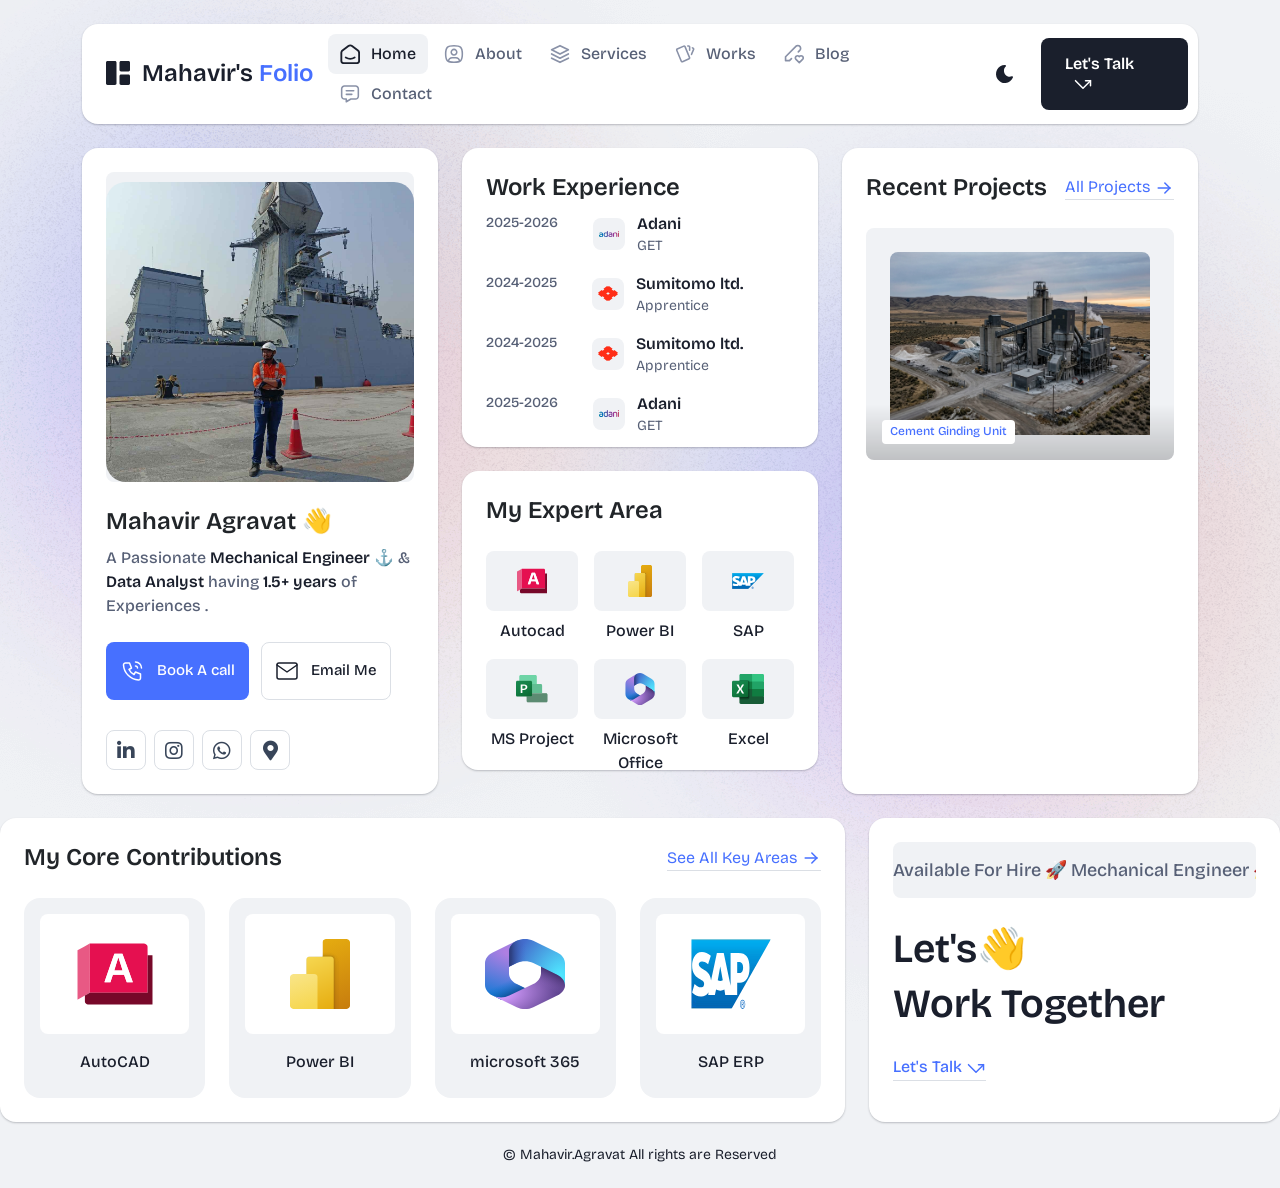
==== index.html @ c7c47d74 "first commit" ====
<!DOCTYPE html>
<html lang="en">

<head>
  <meta charset="UTF-8">
  <meta http-equiv="X-UA-Compatible" content="IE=edge">
  <title>Mahavir's -Personal Portfolio </title>
  <meta name="description" content="Bentofolio - Bootstrap Personal Portfolio Template">
  <meta name="viewport" content="width=device-width, initial-scale=1">

  <link rel="shortcut icon" type="image/x-icon" href="assets/img/favicon.svg">
  <!-- Place favicon.ico in the root directory -->

  <!-- CSS here -->
  <link rel="stylesheet" href="assets/css/bootstrap.min.css">
  <link rel="stylesheet" href="assets/fontawsome/css/all.min.css">
  <link rel="stylesheet" href="assets/fontawsome/css/fontawesome.min.css">
  <link rel="stylesheet" href="assets/css/slick.css">
  <link rel="stylesheet" href="assets/css/magnific-popup.css">
  <link rel="stylesheet" href="assets/css/style.css">
  <link rel="stylesheet" href="assets/css/responsive.css">
</head>

<body>

  <div id="page-content">
    <!-- header part start -->
    <header class="header-area">
      <nav class="navbar">
        <div class="container">
          <div class="menu-container">
            <div class="logo">
              <a class="navbar-brand me-0" href="index.html">
                <svg width="24" height="24" viewBox="0 0 24 24" fill="none" xmlns="http://www.w3.org/2000/svg">
                  <path
                    d="M0 1.5C0 1.10218 0.158035 0.720644 0.43934 0.43934C0.720644 0.158035 1.10218 0 1.5 0L9 0C9.39782 0 9.77936 0.158035 10.0607 0.43934C10.342 0.720644 10.5 1.10218 10.5 1.5V22.5C10.5 22.8978 10.342 23.2794 10.0607 23.5607C9.77936 23.842 9.39782 24 9 24H1.5C1.10218 24 0.720644 23.842 0.43934 23.5607C0.158035 23.2794 0 22.8978 0 22.5V1.5ZM13.5 1.5C13.5 1.10218 13.658 0.720644 13.9393 0.43934C14.2206 0.158035 14.6022 0 15 0L22.5 0C22.8978 0 23.2794 0.158035 23.5607 0.43934C23.842 0.720644 24 1.10218 24 1.5V9C24 9.39782 23.842 9.77936 23.5607 10.0607C23.2794 10.342 22.8978 10.5 22.5 10.5H15C14.6022 10.5 14.2206 10.342 13.9393 10.0607C13.658 9.77936 13.5 9.39782 13.5 9V1.5ZM13.5 15C13.5 14.6022 13.658 14.2206 13.9393 13.9393C14.2206 13.658 14.6022 13.5 15 13.5H22.5C22.8978 13.5 23.2794 13.658 23.5607 13.9393C23.842 14.2206 24 14.6022 24 15V22.5C24 22.8978 23.842 23.2794 23.5607 23.5607C23.2794 23.842 22.8978 24 22.5 24H15C14.6022 24 14.2206 23.842 13.9393 23.5607C13.658 23.2794 13.5 22.8978 13.5 22.5V15Z"
                    class="logo-icon" />
                </svg>
                <span>Mahavir's <span class="primary">Folio</span></span>
              </a>
            </div>
            <div class="navbar-main d-flex flex-grow-1">
              <div class="logo inner-logo d-block d-xl-none">
                <a class="navbar-brand me-0" href="index.html">
                  <svg width="24" height="24" viewBox="0 0 24 24" fill="none" xmlns="http://www.w3.org/2000/svg">
                    <path
                      d="M0 1.5C0 1.10218 0.158035 0.720644 0.43934 0.43934C0.720644 0.158035 1.10218 0 1.5 0L9 0C9.39782 0 9.77936 0.158035 10.0607 0.43934C10.342 0.720644 10.5 1.10218 10.5 1.5V22.5C10.5 22.8978 10.342 23.2794 10.0607 23.5607C9.77936 23.842 9.39782 24 9 24H1.5C1.10218 24 0.720644 23.842 0.43934 23.5607C0.158035 23.2794 0 22.8978 0 22.5V1.5ZM13.5 1.5C13.5 1.10218 13.658 0.720644 13.9393 0.43934C14.2206 0.158035 14.6022 0 15 0L22.5 0C22.8978 0 23.2794 0.158035 23.5607 0.43934C23.842 0.720644 24 1.10218 24 1.5V9C24 9.39782 23.842 9.77936 23.5607 10.0607C23.2794 10.342 22.8978 10.5 22.5 10.5H15C14.6022 10.5 14.2206 10.342 13.9393 10.0607C13.658 9.77936 13.5 9.39782 13.5 9V1.5ZM13.5 15C13.5 14.6022 13.658 14.2206 13.9393 13.9393C14.2206 13.658 14.6022 13.5 15 13.5H22.5C22.8978 13.5 23.2794 13.658 23.5607 13.9393C23.842 14.2206 24 14.6022 24 15V22.5C24 22.8978 23.842 23.2794 23.5607 23.5607C23.2794 23.842 22.8978 24 22.5 24H15C14.6022 24 14.2206 23.842 13.9393 23.5607C13.658 23.2794 13.5 22.8978 13.5 22.5V15Z"
                      class="logo-icon" />
                  </svg>
                  <span>Bento<span class="primary">Folio</span></span>
                </a>
              </div>
              <ul class="navbar-info mx-auto">
                <li class="nav-item">
                  <a class="nav-link active" aria-current="page" href="index.html">
                    <svg class="nav-icon" viewBox="0 0 15 15" fill="none" xmlns="http://www.w3.org/2000/svg">
                      <path
                        d="M13.475 4.92481L9.03083 1.46814C8.64082 1.16473 8.1608 1 7.66667 1C7.17254 1 6.69251 1.16473 6.3025 1.46814L1.8575 4.92481C1.59037 5.13254 1.37424 5.39858 1.22563 5.7026C1.07701 6.00662 0.99984 6.34058 1 6.67897V12.679C1 13.121 1.17559 13.5449 1.48816 13.8575C1.80072 14.17 2.22464 14.3456 2.66667 14.3456H12.6667C13.1087 14.3456 13.5326 14.17 13.8452 13.8575C14.1577 13.5449 14.3333 13.121 14.3333 12.679V6.67897C14.3333 5.99314 14.0167 5.34564 13.475 4.92481Z"
                        stroke-width="1.4" stroke-linecap="round" stroke-linejoin="round" />
                      <path d="M10.9753 10.1665C9.13359 11.2773 6.14859 11.2773 4.30859 10.1665" stroke-width="1.4"
                        stroke-linecap="round" stroke-linejoin="round" />
                    </svg>
                    <span>Home</span>
                  </a>
                </li>
                <li class="nav-item">
                  <a class="nav-link" href="about.html">
                    <svg class="nav-icon" viewBox="0 0 18 18" fill="none" xmlns="http://www.w3.org/2000/svg">
                      <path
                        d="M9 9.8335C9.66304 9.8335 10.2989 9.5701 10.7678 9.10126C11.2366 8.63242 11.5 7.99654 11.5 7.3335C11.5 6.67045 11.2366 6.03457 10.7678 5.56573C10.2989 5.09689 9.66304 4.8335 9 4.8335C8.33696 4.8335 7.70107 5.09689 7.23223 5.56573C6.76339 6.03457 6.5 6.67045 6.5 7.3335C6.5 7.99654 6.76339 8.63242 7.23223 9.10126C7.70107 9.5701 8.33696 9.8335 9 9.8335Z"
                        stroke-width="1.4" stroke-linecap="round" stroke-linejoin="round" />
                      <path
                        d="M9 1.5C15 1.5 16.5 3 16.5 9C16.5 15 15 16.5 9 16.5C3 16.5 1.5 15 1.5 9C1.5 3 3 1.5 9 1.5Z"
                        stroke-width="1.4" stroke-linecap="round" stroke-linejoin="round" />
                      <path
                        d="M4 15.7085V15.6668C4 14.7828 4.35119 13.9349 4.97631 13.3098C5.60143 12.6847 6.44928 12.3335 7.33333 12.3335H10.6667C11.5507 12.3335 12.3986 12.6847 13.0237 13.3098C13.6488 13.9349 14 14.7828 14 15.6668V15.7085"
                        stroke-width="1.4" stroke-linecap="round" stroke-linejoin="round" />
                    </svg>
                    About
                  </a>
                </li>
                <li class="nav-item">
                  <a class="nav-link" href="services.html">
                    <svg class="nav-icon" viewBox="0 0 16 16" fill="none" xmlns="http://www.w3.org/2000/svg">
                      <path d="M7.99967 1.3335L1.33301 4.66683L7.99967 8.00016L14.6663 4.66683L7.99967 1.3335Z"
                        stroke-width="1.4" stroke-linecap="round" stroke-linejoin="round" />
                      <path d="M1.33301 8L7.99967 11.3333L14.6663 8" stroke-width="1.4" stroke-linecap="round"
                        stroke-linejoin="round" />
                      <path d="M1.33301 11.3335L7.99967 14.6668L14.6663 11.3335" stroke-width="1.4"
                        stroke-linecap="round" stroke-linejoin="round" />
                    </svg>
                    Services
                  </a>
                </li>
                <li class="nav-item">
                  <a class="nav-link" href="portfolio.html">
                    <svg class="nav-icon" viewBox="0 0 18 17" fill="none" xmlns="http://www.w3.org/2000/svg">
                      <path
                        d="M2.00326 3.99733L7.95159 1.40649C8.04974 1.36442 8.15533 1.34243 8.26212 1.34181C8.3689 1.34119 8.47473 1.36196 8.57337 1.40289C8.67201 1.44382 8.76145 1.50408 8.83642 1.58013C8.9114 1.65617 8.97039 1.74646 9.00992 1.84566L13.1133 11.764C13.1985 11.9651 13.2014 12.1917 13.1213 12.3949C13.0412 12.5982 12.8845 12.7618 12.6849 12.8507L6.73742 15.4415C6.63922 15.4837 6.53356 15.5058 6.42668 15.5065C6.3198 15.5072 6.21387 15.4864 6.11514 15.4455C6.0164 15.4046 5.92688 15.3442 5.85184 15.2681C5.7768 15.192 5.71778 15.1016 5.67826 15.0023L1.57492 5.08316C1.48963 4.88204 1.48673 4.65546 1.56684 4.45222C1.64696 4.24898 1.80367 4.08616 2.00326 3.99733Z"
                        stroke-width="1.4" stroke-linecap="round" stroke-linejoin="round" />
                      <path
                        d="M11.5 1.3335H12.3333C12.5543 1.3335 12.7663 1.42129 12.9226 1.57757C13.0789 1.73385 13.1667 1.94582 13.1667 2.16683V5.0835"
                        stroke-width="1.4" stroke-linecap="round" stroke-linejoin="round" />
                      <path
                        d="M15.6663 3C15.8863 3.09333 16.0997 3.18083 16.3063 3.2625C16.5098 3.34882 16.6706 3.51241 16.7534 3.71729C16.8362 3.92217 16.8343 4.15155 16.748 4.355L14.833 8.83334"
                        stroke-width="1.4" stroke-linecap="round" stroke-linejoin="round" />
                    </svg>
                    Works
                  </a>
                </li>
                <li class="nav-item">
                  <a class="nav-link" href="blog.html">
                    <svg class="nav-icon" viewBox="0 0 17 16" fill="none" xmlns="http://www.w3.org/2000/svg">
                      <path
                        d="M12.1663 6.16676L13.4163 4.91676C13.6352 4.69789 13.8088 4.43805 13.9273 4.15208C14.0457 3.86612 14.1067 3.55962 14.1067 3.25009C14.1067 2.94056 14.0457 2.63406 13.9273 2.3481C13.8088 2.06213 13.6352 1.80229 13.4163 1.58342C13.1975 1.36455 12.9376 1.19094 12.6517 1.07248C12.3657 0.954033 12.0592 0.893066 11.7497 0.893066C11.4401 0.893066 11.1336 0.954033 10.8477 1.07248C10.5617 1.19094 10.3019 1.36455 10.083 1.58342L1.33301 10.3334V13.6668H4.66634L6.33301 12.0001"
                        stroke-width="1.4" stroke-linecap="round" stroke-linejoin="round" />
                      <path
                        d="M13.0004 15.3335L15.7921 12.5968C15.9633 12.4307 16.0995 12.232 16.1926 12.0124C16.2857 11.7927 16.3339 11.5567 16.3343 11.3181C16.3347 11.0796 16.2873 10.8434 16.1948 10.6235C16.1024 10.4035 15.9669 10.2044 15.7963 10.0377C15.448 9.69712 14.9806 9.50602 14.4935 9.50509C14.0065 9.50415 13.5383 9.69346 13.1888 10.0327L13.0021 10.216L12.8163 10.0327C12.4681 9.69237 12.0008 9.50143 11.5139 9.50049C11.0271 9.49956 10.5591 9.68871 10.2096 10.0277C10.0383 10.1937 9.9021 10.3924 9.80891 10.612C9.71572 10.8316 9.66746 11.0677 9.667 11.3062C9.66653 11.5447 9.71386 11.781 9.80619 12.0009C9.89853 12.2209 10.034 12.4201 10.2046 12.5868L13.0004 15.3335Z"
                        stroke-width="1.4" stroke-linecap="round" stroke-linejoin="round" />
                    </svg>
                    Blog
                  </a>
                </li>
                <li class="nav-item">
                  <a class="nav-link" href="contact.html">
                    <svg class="nav-icon" viewBox="0 0 18 17" fill="none" xmlns="http://www.w3.org/2000/svg">
                      <path d="M5.66699 5.5H12.3337" stroke-width="1.4" stroke-linecap="round"
                        stroke-linejoin="round" />
                      <path d="M5.66699 8.8335H10.667" stroke-width="1.4" stroke-linecap="round"
                        stroke-linejoin="round" />
                      <path
                        d="M14 1.3335C14.663 1.3335 15.2989 1.59689 15.7678 2.06573C16.2366 2.53457 16.5 3.17045 16.5 3.8335V10.5002C16.5 11.1632 16.2366 11.7991 15.7678 12.2679C15.2989 12.7368 14.663 13.0002 14 13.0002H9.83333L5.66667 15.5002V13.0002H4C3.33696 13.0002 2.70107 12.7368 2.23223 12.2679C1.76339 11.7991 1.5 11.1632 1.5 10.5002V3.8335C1.5 3.17045 1.76339 2.53457 2.23223 2.06573C2.70107 1.59689 3.33696 1.3335 4 1.3335H14Z"
                        stroke-width="1.4" stroke-linecap="round" stroke-linejoin="round" />
                    </svg>
                    Contact
                  </a>
                </li>
              </ul>
              <div class="header-right-info d-flex align-items-center">
                <button class="theme-control-btn">
                  <span class="dark">
                    <svg width="24" height="24" viewBox="0 0 24 24" fill="none" xmlns="http://www.w3.org/2000/svg">
                      <path
                        d="M11.8005 3C10.207 3.0003 8.64356 3.44286 7.27683 4.28049C5.91011 5.11811 4.79139 6.31937 4.04002 7.75612C3.28865 9.19288 2.93281 10.8112 3.01046 12.4386C3.08811 14.0659 3.59633 15.6411 4.48091 16.9963C5.3655 18.3514 6.59326 19.4356 8.03324 20.1333C9.47322 20.8309 11.0714 21.1157 12.6573 20.9574C14.2432 20.7991 15.7573 20.2036 17.0381 19.2344C18.319 18.2652 19.3185 16.9587 19.9301 15.4542C20.2302 14.7162 19.5111 13.9746 18.7875 14.2752C17.5475 14.7888 16.1706 14.8418 14.8963 14.425C13.622 14.0082 12.5308 13.1479 11.8126 11.9937C11.0943 10.8396 10.7943 9.4645 10.9648 8.10764C11.1353 6.75077 11.7655 5.49792 12.7458 4.5669L12.8136 4.4949C13.2986 3.9279 12.913 3.0072 12.1464 3.0072H11.9122L11.8524 3.0018L11.7996 3H11.8005Z"
                        fill="#1A1F2C" />
                    </svg>
                    <small class="theme-text d-block d-xl-none">Change appearance</small>
                  </span>
                  <span class="light">
                    <svg width="24" height="24" viewBox="0 0 24 24" fill="none" xmlns="http://www.w3.org/2000/svg">
                      <path
                        d="M12 19C12.2449 19 12.4813 19.09 12.6644 19.2527C12.8474 19.4155 12.9643 19.6397 12.993 19.883L13 20V21C12.9997 21.2549 12.9021 21.5 12.7272 21.6854C12.5522 21.8707 12.313 21.9822 12.0586 21.9972C11.8042 22.0121 11.5536 21.9293 11.3582 21.7657C11.1627 21.6021 11.0371 21.3701 11.007 21.117L11 21V20C11 19.7348 11.1054 19.4804 11.2929 19.2929C11.4804 19.1054 11.7348 19 12 19Z"
                        fill="#FD7E41" />
                      <path
                        d="M18.3127 16.9099L18.4067 16.9929L19.1067 17.6929C19.2861 17.8729 19.3902 18.1144 19.398 18.3683C19.4057 18.6223 19.3165 18.8697 19.1485 19.0602C18.9804 19.2508 18.7462 19.3702 18.4933 19.3943C18.2403 19.4184 17.9877 19.3454 17.7867 19.1899L17.6927 19.1069L16.9927 18.4069C16.8202 18.2347 16.7165 18.0053 16.7012 17.7619C16.6859 17.5186 16.76 17.278 16.9097 17.0855C17.0593 16.893 17.2741 16.7618 17.5137 16.7166C17.7533 16.6713 18.0012 16.7152 18.2107 16.8399L18.3127 16.9099Z"
                        fill="#FD7E41" />
                      <path
                        d="M7.00747 16.993C7.17965 17.1652 7.28308 17.3943 7.29836 17.6373C7.31364 17.8803 7.23972 18.1206 7.09047 18.313L7.00747 18.407L6.30747 19.107C6.12751 19.2863 5.88604 19.3905 5.63209 19.3982C5.37814 19.406 5.13076 19.3168 4.94019 19.1487C4.74963 18.9807 4.63017 18.7464 4.60607 18.4935C4.58198 18.2406 4.65506 17.988 4.81047 17.787L4.89347 17.693L5.59347 16.993C5.781 16.8055 6.03531 16.7002 6.30047 16.7002C6.56563 16.7002 6.81994 16.8055 7.00747 16.993Z"
                        fill="#FD7E41" />
                      <path
                        d="M3.99987 11C4.25475 11.0003 4.4999 11.0979 4.68524 11.2728C4.87057 11.4478 4.9821 11.687 4.99704 11.9414C5.01198 12.1958 4.92919 12.4464 4.7656 12.6418C4.60201 12.8373 4.36996 12.9629 4.11687 12.993L3.99987 13H2.99987C2.74499 12.9997 2.49984 12.9021 2.3145 12.7272C2.12916 12.5522 2.01763 12.313 2.0027 12.0586C1.98776 11.8042 2.07054 11.5536 2.23413 11.3582C2.39772 11.1627 2.62977 11.0371 2.88287 11.007L2.99987 11H3.99987Z"
                        fill="#FD7E41" />
                      <path
                        d="M20.9999 11C21.2547 11.0003 21.4999 11.0979 21.6852 11.2728C21.8706 11.4478 21.9821 11.687 21.997 11.9414C22.012 12.1958 21.9292 12.4464 21.7656 12.6418C21.602 12.8373 21.37 12.9629 21.1169 12.993L20.9999 13H19.9999C19.745 12.9997 19.4998 12.9021 19.3145 12.7272C19.1292 12.5522 19.0176 12.313 19.0027 12.0586C18.9878 11.8042 19.0705 11.5536 19.2341 11.3582C19.3977 11.1627 19.6298 11.0371 19.8829 11.007L19.9999 11H20.9999Z"
                        fill="#FD7E41" />
                      <path
                        d="M6.21264 4.80985L6.30664 4.89285L7.00664 5.59285C7.18599 5.77281 7.29011 6.01429 7.29787 6.26824C7.30562 6.52219 7.21642 6.76957 7.04839 6.96013C6.88036 7.1507 6.64609 7.27016 6.39316 7.29425C6.14024 7.31834 5.88763 7.24526 5.68664 7.08985L5.59264 7.00685L4.89264 6.30685C4.72073 6.13453 4.61757 5.90543 4.6025 5.66248C4.58744 5.41954 4.6615 5.17945 4.8108 4.98721C4.9601 4.79497 5.1744 4.66378 5.41351 4.61824C5.65262 4.57271 5.90013 4.61594 6.10964 4.73985L6.21264 4.80985Z"
                        fill="#FD7E41" />
                      <path
                        d="M19.1071 4.89288C19.2793 5.06508 19.3827 5.29418 19.398 5.5372C19.4132 5.78023 19.3393 6.02048 19.1901 6.21288L19.1071 6.30688L18.4071 7.00688C18.2271 7.18623 17.9856 7.29036 17.7317 7.29811C17.4777 7.30587 17.2304 7.21667 17.0398 7.04864C16.8492 6.8806 16.7298 6.64633 16.7057 6.39341C16.6816 6.14049 16.7547 5.88788 16.9101 5.68688L16.9931 5.59288L17.6931 4.89288C17.8806 4.70541 18.1349 4.6001 18.4001 4.6001C18.6652 4.6001 18.9196 4.70541 19.1071 4.89288Z"
                        fill="#FD7E41" />
                      <path
                        d="M12 2C12.2449 2.00003 12.4813 2.08996 12.6644 2.25272C12.8474 2.41547 12.9643 2.63975 12.993 2.883L13 3V4C12.9997 4.25488 12.9021 4.50003 12.7272 4.68537C12.5522 4.8707 12.313 4.98223 12.0586 4.99717C11.8042 5.01211 11.5536 4.92933 11.3582 4.76573C11.1627 4.60214 11.0371 4.3701 11.007 4.117L11 4V3C11 2.73478 11.1054 2.48043 11.2929 2.29289C11.4804 2.10536 11.7348 2 12 2Z"
                        fill="#FD7E41" />
                      <path
                        d="M12 7C12.9797 6.99994 13.9378 7.28769 14.7553 7.8275C15.5729 8.36731 16.2138 9.1354 16.5986 10.0364C16.9833 10.9373 17.0949 11.9315 16.9195 12.8953C16.7441 13.8592 16.2893 14.7502 15.6118 15.4579C14.9343 16.1655 14.0638 16.6585 13.1085 16.8756C12.1532 17.0928 11.1552 17.0245 10.2383 16.6793C9.3215 16.334 8.52629 15.7271 7.95146 14.9338C7.37663 14.1405 7.04752 13.1958 7.005 12.217L7 12L7.005 11.783C7.06092 10.4958 7.61161 9.27978 8.54222 8.38866C9.47284 7.49754 10.7115 7.00007 12 7Z"
                        fill="#FD7E41" />
                    </svg>
                    <small class="theme-text d-block d-xl-none">Change appearance</small>
                  </span>
                </button>
                <a href="contact.html" class="lets-talk-btn">
                  Let's Talk
                  <svg class="icon" width="20" height="20" viewBox="0 0 20 20" fill="none"
                    xmlns="http://www.w3.org/2000/svg">
                    <path d="M17.5 11.6665V6.6665H12.5" stroke="white" stroke-width="1.5" stroke-linecap="round"
                      stroke-linejoin="round" />
                    <path d="M17.5 6.6665L10 14.1665L2.5 6.6665" stroke="white" stroke-width="1.5"
                      stroke-linecap="round" stroke-linejoin="round" />
                  </svg>
                </a>
              </div>
            </div>
            <div class="mobile-menu-overlay d-block d-lg-none"></div>
            <div class="mobile-menu-control-bar d-block d-xl-none">
              <button class="mobile-menu-control-bar">
                <i class="fas fa-bars"></i>
              </button>
            </div>
          </div>
        </div>
      </nav>
    </header>
    <!-- header part end -->

    <!-- main area part start -->
    <main>
      <section class="home-area">
        <div class="container">
          <div class="row g-4">
            <div class="col-xl-4">
              <div class="card profile-card">
                <div class="card-body">
                  <div class="image text-center">
                    <img src="assets/img/images/IMG20251205123824 (1).jpg" alt="Mahavir" style="width:100%; height: 300px; object-fit: cover; border-radius: 20px; display: block;">
                  </div>
                  <div class="text">
                    <h3 class="card-title">Mahavir Agravat 👋</h3>
                    <p>A Passionate <span>Mechanical Engineer</span> ⚓ & <span>Data Analyst</span> having
                      <span>1.5+
                        years</span> of Experiences .</p>
                    <div class="common-button-groups">
                      <a class="btn btn-call" href="tel: +919313788428">
                        <svg class="icon" width="25" height="24" viewBox="0 0 25 24" fill="none"
                          xmlns="http://www.w3.org/2000/svg">
                          <path
                            d="M5.5 4H9.5L11.5 9L9 10.5C10.071 12.6715 11.8285 14.429 14 15.5L15.5 13L20.5 15V19C20.5 19.5304 20.2893 20.0391 19.9142 20.4142C19.5391 20.7893 19.0304 21 18.5 21C14.5993 20.763 10.9202 19.1065 8.15683 16.3432C5.3935 13.5798 3.73705 9.90074 3.5 6C3.5 5.46957 3.71071 4.96086 4.08579 4.58579C4.46086 4.21071 4.96957 4 5.5 4Z"
                            stroke="white" stroke-width="1.5" stroke-linecap="round" stroke-linejoin="round" />
                          <path
                            d="M15.5 7C16.0304 7 16.5391 7.21071 16.9142 7.58579C17.2893 7.96086 17.5 8.46957 17.5 9"
                            stroke="white" stroke-width="1.5" stroke-linecap="round" stroke-linejoin="round" />
                          <path d="M15.5 3C17.0913 3 18.6174 3.63214 19.7426 4.75736C20.8679 5.88258 21.5 7.4087 21.5 9"
                            stroke="white" stroke-width="1.5" stroke-linecap="round" stroke-linejoin="round" />
                        </svg>
                        Book A call
                      </a>
                      <a class="btn btn-copy" href="mailto:mahaviragravat12@gmail.com">
    <svg class="icon" width="24" height="24" viewBox="0 0 24 24" fill="none" xmlns="http://www.w3.org/2000/svg">
        <path d="M4 4H20C21.1 4 22 4.9 22 6V18C22 19.1 21.1 20 20 20H4C2.9 20 2 19.1 2 18V6C2 4.9 2.9 4 4 4Z" stroke="currentColor" stroke-width="1.5" stroke-linecap="round" stroke-linejoin="round"/>
        <path d="M22 6L12 13L2 6" stroke="currentColor" stroke-width="1.5" stroke-linecap="round" stroke-linejoin="round"/>
    </svg>
    Email Me
</a>
</svg>
                      </button>
                    </div>
                    <div class="social-media-icon">
                      <ul class="list-unstyled">
                        <li><a href="www.linkedin.com/in/mahaviragravat"><i class="fab fa-linkedin-in"></i></a></li>
                        <li><a href="https://www.instagram.com/mahavir.agravat?igsh=ZmpmZWFnaDZkaWN2"><i class="fab fa-instagram"></i></a></li>
                        <li><a href="https://wa.me/919313788428"><i class="fab fa-whatsapp"></i></a></li>
                        <li><a href="https://maps.app.goo.gl/gQ7U1d5hHeA6MWMX7" target="_blank"><i class="fas fa-map-marker-alt"></i></a></li>
                      </ul>
                    </div>
                  </div>
                </div>
              </div>
            </div>
            <div class="col-xl-4">
              <div class="row g-4">
                <div class="col-lg-12">
                  <div class="card">
                    <div class="card-body work-experiance-card">
                      <h3 class="card-title">Work Experience</h3>
                      <div class="work-experiance-main">
                        <ul class="work-experiance-slider list-unstyled">
                          <li>
                            <div class="date">
                              <p>2025-2026</p>
                            </div>
                            <div class="info">
                              <div class="icon">
                                <img src="assets/img/icons/adani.svg" alt="adani">
                              </div>
                              <div class="text">
                                <h4 class="title">Adani</h4>
                                <h6 class="subtitle">GET</h6>
                              </div>
                            </div>
                          </li>
                          <li>
                            <div class="date">
                              <p>2024-2025</p>
                            </div>
                            <div class="info">
                              <div class="icon">
                                <img src="assets/img/icons/sumichem.svg" alt="sumitomo ltd">
                              </div>
                              <div class="text">
                                <h4 class="title">Sumitomo ltd.
                                </h4>
                                <h6 class="subtitle">Apprentice

                                </h6>
                              </div>
                            </div>
                          </li>
                          <li>
                            <div class="date">
                              <p>2024-2025</p>
                            </div>
                            <div class="info">
                              <div class="icon">
                                <img src="assets/img/icons/sumichem.svg" alt="sumitomo ltd">
                              </div>
                              <div class="text">
                                <h4 class="title">Sumitomo ltd.
                                </h4>
                                <h6 class="subtitle">Apprentice
                                </h6>
                              </div>
                            </div>
                          </li>
                          <li>
                            <div class="date">
                              <p>2025-2026</p>
                            </div>
                            <div class="info">
                              <div class="icon">
                                <img src="assets/img/icons/adani.svg" alt="adani">
                              </div>
                              <div class="text">
                                <h4 class="title">Adani</h4>
                                <h6 class="subtitle">GET</h6>
                              </div>
                            </div>
                          </li>
                        </ul>
                        <ul class="work-experiance-slider list-unstyled">
                          <li>
                            <div class="date">
                              <p>2025-2026</p>
                            </div>
                            <div class="info">
                              <div class="icon">
                                <img src="assets/img/icons/adani.svg" alt="adani">
                              </div>
                              <div class="text">
                                <h4 class="title">Adani</h4>
                                <h6 class="subtitle">GET</h6>
                              </div>
                            </div>
                          </li>
                          <li>
                            <div class="date">
                              <p>2024-2025</p>
                            </div>
                            <div class="info">
                              <div class="icon">
                                <img src="assets/img/icons/sumichem.svg" alt="sumitomo ltd">
                              </div>
                              <div class="text">
                                <h4 class="title">Sumitomo ltd.
                                </h4>
                                <h6 class="subtitle">Aprrentice

                                </h6>
                              </div>
                            </div>
                          </li>
                          <li>
                            <div class="date">
                              <p>2024-2025</p>
                            </div>
                            <div class="info">
                              <div class="icon">
                                <img src="assets/img/icons/sumichem.svg" alt="sumitomo ltd">
                              </div>
                              <div class="text">
                                <h4 class="title">Sumitomo ltd.
                                </h4>
                                <h6 class="subtitle">Aprrentice
                                </h6>
                              </div>
                            </div>
                          </li>
                          <li>
                            <div class="date">
                              <p>2025-2026</p>
                            </div>
                            <div class="info">
                              <div class="icon">
                                <img src="assets/img/icons/adani.svg" alt="adani">
                              </div>
                              <div class="text">
                                <h4 class="title">Adani</h4>
                                <h6 class="subtitle">GET</h6>
                              </div>
                            </div>
                          </li>
                        </ul>
                      </div>
                    </div>
                  </div>
                </div>
                <div class="col-lg-12">
                  <div class="card expertise-card">
                    <div class="card-body">
                      <h3 class="card-title">My Expert Area
                      </h3>
                      <div class="expertise-main mt-24">
                        <div class="row g-3">
                          <div class="col-xl-4 col-md-4 col-sm-6 col-6">
                            <div class="expertise-item">
                              <div class="image text-center">
                                <img src="assets/img/icons/autocad-icon (1) (1).svg" alt="autocad">
                              </div>
                              <div class="text">
                                <h4 class="title">Autocad</h4>
                              </div>
                            </div>
                          </div>
                          <div class="col-xl-4 col-md-4 col-sm-6 col-6">
                            <div class="expertise-item">
                              <div class="image text-center">
                                <img src="assets/img/icons/power-bi-icon.svg" alt="power ni">
                              </div>
                              <div class="text">
                                <h4 class="title">Power BI</h4>
                              </div>
                            </div>
                          </div>
                          <div class="col-xl-4 col-md-4 col-sm-6 col-6">
                            <div class="expertise-item">
                              <div class="image text-center">
                                <img src="assets/img/icons/sap-icon.svg" alt="SAP">
                              </div>
                              <div class="text">
                                <h4 class="title">SAP</h4>
                              </div>
                            </div>
                          </div>
                          <div class="col-xl-4 col-md-4 col-sm-6 col-6">
                            <div class="expertise-item">
                              <div class="image text-center">
                                <img src="assets/img/icons/MS Project.svg" alt="ms project">
                              </div>
                              <div class="text">
                                <h4 class="title">MS Project</h4>
                              </div>
                            </div>
                          </div>
                          <div class="col-xl-4 col-md-4 col-sm-6 col-6">
                            <div class="expertise-item">
                              <div class="image text-center">
                                <img src="assets/img/icons/Microsoft_365_(2022).svg" alt="microsoft office">
                              </div>
                              <div class="text">
                                <h4 class="title">Microsoft Office</h4>
                              </div>
                            </div>
                          </div>
                          <div class="col-xl-4 col-md-4 col-sm-6 col-6">
                            <div class="expertise-item">
                              <div class="image text-center">
                                <img src="assets/img/icons/microsoft-excel-icon.svg" alt="Excel">
                              </div>
                              <div class="text">
                                <h4 class="title">Excel</h4>
                              </div>
                            </div>
                          </div>
                        </div>
                      </div>
                    </div>
                  </div>
                </div>
              </div>
            </div>
            <div class="col-xl-4">
              <div class="card card-projects">
                <div class="card-body">

                  <h3 class="card-title">Recent Projects <a class="link-btn" href="portfolio.html">All Projects
                      <svg class="icon" width="20" height="20" viewBox="0 0 20 20" fill="none"
                        xmlns="http://www.w3.org/2000/svg">
                        <path d="M4.16699 10H15.8337" stroke="#4770FF" stroke-width="1.5" stroke-linecap="round"
                          stroke-linejoin="round" />
                        <path d="M10.833 15L15.833 10" stroke="#4770FF" stroke-width="1.5" stroke-linecap="round"
                          stroke-linejoin="round" />
                        <path d="M10.833 5L15.833 10" stroke="#4770FF" stroke-width="1.5" stroke-linecap="round"
                          stroke-linejoin="round" />
                      </svg>

                    </a></h3>
                  <div class="projects-main mt-24">
                    <div class="row g-4 parent-container">
                      <div class="col-lg-12">
                        <div class="project-item">
                          <div class="image">
                            <img src="assets/img/projects/image_96e4e2c0.jpg" alt="project-1" class="img-fluid w-100">
                            <a href="assets/img/projects/project-1.png"
                              <!-- ="gallery-popup full-image-preview parent-container"> 
                              <svg class="icon" xmlns="http://www.w3.org/2000/svg" viewBox="0 0 20 20" fill="none"
                                stroke="currentColor" stroke-linecap="round" stroke-linejoin="round" stroke-width="1.5">
                                <path d="M10 4.167v11.666M4.167 10h11.666"></path>
                              </svg>
                            </a>
                            <div class="info">
                              <span class="category">Cement Ginding Unit</span>
                            </div>
                          </div>
                        </div>
                      </div>
                      <div class="col-lg-12">
                        <!-- <div class="project-item">
                          <div class="image"> -->
                            <!-- <img src="assets/img/projects/project-2.png" alt="project-2" class="img-fluid w-100">
                            <a href="assets/img/projects/project-2.png"
                              class="gallery-popup full-image-preview parent-container">
                              <svg class="icon" xmlns="http://www.w3.org/2000/svg" viewBox="0 0 20 20" fill="none"
                                stroke="currentColor" stroke-linecap="round" stroke-linejoin="round" stroke-width="1.5">
                                <path d="M10 4.167v11.666M4.167 10h11.666"></path>
                              </svg>
                            </a>
                            <div class="info">
                              <span class="category">Product Design</span>
                            </div> -->
                          </div>
                        </div>
                      </div>
                    </div>
                  </div>
                </div>
              </div>
            </div>
          </div>
          <div class="services-area mt-24">
            <div class="row g-4">
              <div class="col-xl-8">
                <div class="card services-card">
                  <div class="card-body">
                    <h3 class="card-title">My Core Contributions
                      <a class="link-btn" href="services.html"> See All Key Areas
                        <svg class="icon" width="20" height="20" viewBox="0 0 20 20" fill="none"
                          xmlns="http://www.w3.org/2000/svg">
                          <path d="M4.16699 10H15.8337" stroke="#4770FF" stroke-width="1.5" stroke-linecap="round"
                            stroke-linejoin="round" />
                          <path d="M10.833 15L15.833 10" stroke="#4770FF" stroke-width="1.5" stroke-linecap="round"
                            stroke-linejoin="round" />
                          <path d="M10.833 5L15.833 10" stroke="#4770FF" stroke-width="1.5" stroke-linecap="round"
                            stroke-linejoin="round" />
                        </svg>

                      </a></h3>
                    <div class="services-main mt-24">
                      <div class="row g-4">
                        <div class="col-md-3 col-sm-6 col-6">
                          <div class="services-item text-center">
                            <div class="image">
                              <img src="assets/img/icons/autocad-icon (1) (1).svg" alt="Autocad">
                            </div>
                            <div class="text">
                              <h3 class="title">AutoCAD</h3>
                            </div>
                          </div>
                        </div>
                        <div class="col-md-3 col-sm-6 col-6">
                          <div class="services-item text-center">
                            <div class="image">
                              <img src="assets/img/icons/power-bi-icon (1).svg" alt="power bi">
                            </div>
                            <div class="text">
                              <h3 class="title">Power BI</h3>
                            </div>
                          </div>
                        </div>
                        <div class="col-md-3 col-sm-6 col-6">
                          <div class="services-item text-center">
                            <div class="image">
                              <img src="assets/img/icons/Microsoft_365_(2022) (1).svg" alt="microsoft 365">
                            </div>
                            <div class="text">
                              <h3 class="title"> microsoft 365</h3>
                            </div>
                          </div>
                        </div>
                        <div class="col-md-3 col-sm-6 col-6">
                          <div class="services-item text-center">
                            <div class="image">
                              <img src="assets/img/icons/sap-icon (1).svg" alt="SAP">
                            </div>
                            <div class="text">
                              <h3 class="title">SAP ERP</h3>
                            </div>
                          </div>
                        </div>
                      </div>
                    </div>
                  </div>
                </div>
              </div>
              <div class="col-xl-4">
                <div class="card lets-talk-together-card">
                  <div class="card-body">
                    <div class="scrolling-info">
                      <div class="slider-item">
                        <p>
                          Available For Hire 🚀 Mechanical Engineer 🚀 Available For Hire 🚀 Data Analyst 🚀 Project Engineer 🚀
                        </p>
                      </div>
                    </div>
                    <h3 class="card-title">Let's👋
                      <span class="d-block">Work Together</span>
                    </h3>
                    <a class="link-btn" href="contact.html"> Let's Talk
                      <svg class="icon" width="20" height="20" viewBox="0 0 20 20" fill="none"
                        xmlns="http://www.w3.org/2000/svg">
                        <path d="M17.5 11.6665V6.6665H12.5" stroke-width="1.5" stroke-linecap="round"
                          stroke-linejoin="round" />
                        <path d="M17.5 6.6665L10 14.1665L2.5 6.6665" stroke-width="1.5" stroke-linecap="round"
                          stroke-linejoin="round" />
                      </svg>
                    </a>
                  </div>
                </div>
              </div>
            </div>
          </div>
        </div>
      </section>
      <!-- background shape area start -->
      <div class="background-shapes">
        <div class="shape-1 common-shape">
          <img src="assets/img/bg/banner-shape-1.png" alt="banner-shape-1">
        </div>
        <div class="shape-2 common-shape">
          <img src="assets/img/bg/banner-shape-1.png" alt="banner-shape-1">
        </div>
        <div class="threed-shape-1 move-with-cursor" data-value="1">
          <img src="assets/img/bg/object-3d-1.png" alt="object-3d-1">
        </div>
        <div class="threed-shape-2 move-with-cursor" data-value="1">
          <img src="assets/img/bg/object-3d-2.png" alt="object-3d-2">
        </div>
      </div>
      <!-- background shape area end -->
    </main>
    <!-- main area part end -->

    <!-- footer part start -->
    <footer class="footer-area">
      <div class="container">
        <div class="text text-center">
          <p>&copy  Mahavir.Agravat All rights are Reserved</p>
        </div>
      </div>
    </footer>
    <!-- footer part end -->
  </div>

  <!-- JS here -->
  <script src="assets/js/vendor/jquery-3.6.0.min.js"></script>
  <script src="assets/js/bootstrap.bundle.min.js"></script>
  <script src="assets/js/jquery.magnific-popup.min.js"></script>
  <script src="assets/js/ajax-form.js"></script>
  <script src="assets/js/clipboard.min.js"></script>
  <script src="assets/js/slick.min.js"></script>
  <script src="assets/js/script.js"></script>
</body>

</html>
---- assets/css/style.css ----
/*
  Theme Name: Bentofolio - Bootstrap Personal Portfolio Template
  Support: marveltheme@gmail.com
  Description: Bentofolio - Bootstrap Personal Portfolio Template
  Version: 1.0
*/

/* CSS Index
============================
01. Variable CSS
02. Common CSS
03. Header
04. Home
05. About
06. Services
07. Portfolio
08. Blog
09. Contact
10. Footer
11. Theme Control
============================
*/

/*=============================
	1. Google Fonts
===============================*/
@import url('https://fonts.googleapis.com/css2?family=Bricolage+Grotesque:opsz,wght@12..96,300;12..96,400;12..96,500;12..96,600;12..96,700&display=swap');

/*=============================
	01. Variable CSS start
===============================*/

:root {
	--font-family: "Bricolage Grotesque", sans-serif;
	--primary: #4770FF;
	--black: #1A1F2C;
	--light-black: #576076;
	--white: #ffffff;
	--dark-theme-bg: #000;
	--dark-theme-black: #0E1018;
	--dark-theme-white: #f0f2f5;
	--dark-theme-light-white: rgba(240, 242, 245, 0.7);
	--paragraph: #616670;
	--background: #F0F2F5;
	--font-size: 16px;
	--font-weight: 400;
	--line-height: 1.6em;
	--transision: all 0.1s ease-out 0s;
	--border: #DBDFE5;
}

/*=============================
	02. Common CSS start
===============================*/

* {
	margin: 0;
	padding: 0;
	outline: none;
	box-sizing: border-box;
}

body {
	font-family: var(--font-family);
	font-weight: var(--font-weight);
	font-size: var(--font-size);
	line-height: var(--line-height);
	color: var(--black);
	overflow-x: hidden;
	background-color: var(--background);
	padding: 24px 0 24px 0;
	min-height: 100vh;
}

h1,
h2,
h3,
h4,
h5,
h6 {
	margin: 0;
	padding: 0;
}

a,
span,
small {
	display: inline-block;
}

a,
button {
	-webkit-transition: all 0.1s ease-out 0s;
	-moz-transition: all 0.1s ease-out 0s;
	-ms-transition: all 0.1s ease-out 0s;
	-o-transition: all 0.1s ease-out 0s;
	transition: all 0.1s ease-out 0s;
	text-decoration: none;
}

a:focus,
.btn:focus,
button:focus {
	text-decoration: none;
	outline: none;
	box-shadow: none;
}


ul,
ol {
	margin: 0;
	padding: 0;
}

p {
	font-size: var(--font-size);
	font-weight: var(--font-weight);
	line-height: var(--line-height);
	color: var(--paragraph);
	margin: 0;
	padding: 0;
}

.uppercase {
	text-transform: uppercase;
}

.capitalize {
	text-transform: capitalize;
}

*::-moz-selection {
	background: var(--primary);
	color: var(--white);
	text-shadow: none;
}

::-moz-selection {
	background: var(--primary);
	color: var(--white);
	text-shadow: none;
}

::selection {
	background: var(--primary);
	color: var(--white);
	text-shadow: none;
}

.mt-24 {
	margin-top: 24px;
}

.mb-24 {
	margin-bottom: 24px;
}

#page-content {
	display: none;
}

/* background shapes start */
.background-shapes .shape-1 {
	position: fixed;
	top: -20%;
	left: -20%;
	z-index: -1;
}

.background-shapes .shape-2 {
	position: fixed;
	bottom: -20%;
	right: -20%;
	z-index: -1;
}

.background-shapes .common-shape {
	animation: rotateAnimation 60s infinite linear;
}

@keyframes rotateAnimation {
	from {
		transform: rotate(0deg);
	}

	to {
		transform: rotate(360deg);
		/* Rotates the element 360 degrees */
	}
}

.background-shapes .threed-shape-1 {
	position: fixed;
	top: 20%;
	left: 10%;
	z-index: -1;
}

.background-shapes .threed-shape-2 {
	position: fixed;
	bottom: 20%;
	right: 9%;
	z-index: -1;
}

/* card title start */
.card-title {
	font-size: 24px;
	font-weight: 600;
	line-height: 1.333em;
	display: flex;
	align-items: center;
	justify-content: space-between;
	gap: 24px;
}

.card-title .link-btn {
	font-size: 16px;
	font-weight: 400;
	color: var(--primary);
	line-height: 1.5em;
	border-bottom: 1px solid var(--border);
}

.card-title .link-btn:hover {
	border-color: var(--primary);
}

.card-title .link-btn .icon {
	stroke: var(--primary);
}

/*=============================
	03. Header CSS Start
===============================*/

.header-area {
	width: 100%;
	z-index: 99;
	position: sticky;
	top: 0;
}

.header-area .menu-container {
	background-color: var(--white);
	box-shadow: 0 1px 2px 0 rgba(26, 31, 44, 0.25);
	border-radius: 16px;
	padding: 10px 10px 10px 24px;
	display: flex;
	width: 100%;
	align-items: center;
	gap: 15px;
}

.header-area .container .navbar-main {
	display: inline-flex;
	gap: 12px;
	align-items: center;
}

.header-area .container .navbar-brand {
	display: inline-flex;
	gap: 12px;
	align-items: center;
}

.header-area .container .navbar-brand .logo-icon {
	fill: var(--black);
}

.header-area .container .navbar-brand span {
	font-size: 24px;
	font-weight: 600;
	line-height: 1em;
	color: var(--black);
}

.header-area .container .navbar-brand span.primary {
	color: var(--primary);
}

.header-area .navbar {
	padding: 0;
}

.header-area .navbar-expand-lg .navbar-info {
	display: block !important;
}

.header-area .navbar-expand-lg .navbar-info .nav-link {
	padding: 0;
}

.header-area .navbar-info .nav-item {
	position: relative;
	display: inline-block;
}

.header-area .navbar-info .nav-link {
	color: var(--light-black);
	font-size: 16px;
	font-weight: 500;
	line-height: 120%;
	display: flex;
	align-items: center;
	padding: 10px 12px !important;
	border-radius: 8px;
}

.header-area .navbar-info .nav-link .nav-icon {
	stroke: #8991A7;
	width: 20px;
	height: 20px;
	margin-right: 11px;
	transition: var(--transision);
}

.header-area .navbar-info .nav-link.active {
	color: var(--black);
	background-color: var(--background);
}

.header-area .navbar-info .nav-link.active .nav-icon {
	stroke: var(--black);
}

.header-area .navbar-info .nav-item:hover .nav-link {
	background-color: var(--background);
}

.header-area .navbar-info .nav-item:hover .nav-link .nav-icon {
	stroke: var(--black);
}

.header-area .header-right-info .theme-control-btn {
	background-color: transparent;
	border: 0;
}

.header-area .header-right-info .theme-control-btn span {
	width: 40px;
	height: 40px;
	border-radius: 5px;
	background-color: transparent;
	display: flex;
	justify-content: center;
	align-items: center;
	transition: var(--transision);
}

.theme-control-btn .light {
	display: none !important;
}

.dark-theme .theme-control-btn .dark {
	display: none !important;
}

.dark-theme .theme-control-btn .light {
	display: flex !important;
}

.header-area .header-right-info .theme-control-btn span:hover {
	background-color: var(--background);
}

.header-area .header-right-info .lets-talk-btn {
	background-color: var(--black);
	border-radius: 8px;
	padding: 16px 24px;
	font-size: 16px;
	font-weight: 600;
	color: var(--white);
	line-height: 1.2em;
	margin-left: 16px;
}

.header-area .header-right-info .lets-talk-btn:hover {
	background-color: var(--primary);
}

.header-area .header-right-info .lets-talk-btn .icon {
	margin-left: 8px;
}

.header-area .mobile-menu-control-bar .mobile-menu-control-bar {
	background-color: transparent;
	border: 0;
	font-size: 22px;
	margin-top: 2px;
	margin-right: 5px;
}

.navbar-main.show {
	left: 0 !important;
}

/*=============================
	04. Home page CSS Start
===============================*/

.home-area {
	margin-top: 24px;
}

.card {
	border: 0;
	background-color: var(--white);
	box-shadow: 0 1px 2px 0 rgba(26, 31, 44, 0.25);
	border-radius: 16px;
	height: 100%;
}

.card-body {
	padding: 24px;
}

.profile-card .image {
	background-color: var(--background);
	border-radius: 8px;
	overflow: hidden;
}

.profile-card .image img {
	margin-top: 10px;
}

.profile-card .text {
	margin-top: 24px;
}

.profile-card .text p {
	margin-top: 8px;
	color: var(--light-black);
	font-size: 16px;
	font-weight: 500;
	line-height: 1.5em;
}

.profile-card .text p span {
	color: var(--black);
	font-weight: 600;
}

.common-button-groups {
	margin-top: 24px;
}

.common-button-groups .btn {
	background-color: var(--primary);
	border-radius: 8px;
	padding: 16px 24px;
	font-size: 16px;
	font-weight: 500;
	color: var(--white);
	line-height: 1.5em;
	margin-right: 8px;
}

.common-button-groups .btn:hover {
	background-color: #2563EB;
}

.common-button-groups .btn .icon {
	margin-right: 8px;
}

.common-button-groups .btn.btn-call:focus {
	color: var(--white);
	border-color: transparent;
}

.common-button-groups .btn.btn-copy {
	border: 1px solid var(--border);
	background-color: transparent;
	color: var(--black);
	position: relative;
}

.common-button-groups .btn.btn-copy .icon {
	stroke: #1A1F2C;
	transition: var(--transision);
}

.common-button-groups .btn.btn-copy::before {
	position: absolute;
	content: "Copied to clipboard";
	background-color: var(--black);
	font-size: 12px;
	font-weight: 600;
	color: var(--white);
	border-radius: 5px;
	padding: 4px 12px;
	line-height: 14px;
	white-space: nowrap;
	top: -28px;
	left: 50%;
	transform: translateX(-50%);
	display: none;
}

.common-button-groups .btn.btn-copy.active::before {
	display: block !important;
}

.common-button-groups .btn.btn-copy:hover {
	background-color: var(--background);
}

.social-media-icon {
	margin-top: 30px;
}

.social-media-icon ul li {
	display: inline-block;
}

.social-media-icon ul li {
	margin-right: 4px;
}

.social-media-icon ul li a {
	color: #384559;
	font-size: 20px;
	width: 40px;
	height: 40px;
	border-radius: 8px;
	border: 1px solid var(--border);
	text-align: center;
	line-height: 40px;
}

.social-media-icon ul li a:hover {
	color: var(--primary);
}

.card-projects .project-item .image {
	background-color: var(--background);
	padding: 24px;
	padding-bottom: 0;
	border-radius: 8px;
	overflow: hidden;
	position: relative;
}

.card-projects .project-item .image img {
	border-radius: 8px;
	border-bottom-right-radius: 0;
	border-bottom-left-radius: 0;
}

.card-projects .project-item .image .info {
	position: absolute;
	bottom: 0;
	left: 0;
	background-image: linear-gradient(rgba(0, 0, 0, 0), rgba(0, 0, 0, 0.2));
	width: 100%;
}

.card-projects .project-item .image .info .category {
	font-size: 12px;
	font-weight: 500;
	color: var(--primary);
	background-color: var(--white);
	border-radius: 4px;
	padding: 4px 8px;
	margin: 16px;
	line-height: 1.333em;
}

.card-projects .project-item .image .full-image-preview {
	position: absolute;
	top: 50%;
	left: 50%;
	transform: translate(-50%);
	z-index: 9;
	width: 40px;
	height: 40px;
	background-color: var(--white);
	border-radius: 50%;
	text-align: center;
	line-height: 38px;
	color: var(--primary);
	filter: drop-shadow(0 12px 12px rgba(26, 31, 44, 0.25));
	margin-top: -10px;
	transition: var(--transision);
	visibility: hidden;
	opacity: 0;
}

.card-projects .project-item .image .full-image-preview .icon {
	width: 22px;
	height: 22px;
}

.card-projects .project-item .image:hover .full-image-preview {
	visibility: visible;
	opacity: 1;
}

.work-experiance-card {
	overflow: hidden;
	height: 299px;
}

.work-experiance-card .work-experiance-main {
	max-height: 220px;
	overflow: hidden;
	display: flex;
	flex-direction: column;
	gap: 16px;
}

.work-experiance-card .work-experiance-slider {
	animation: scrollY 10s linear infinite;
}

@keyframes scrollY {
	0% {
		transform: translateY(0)
	}

	to {
		transform: translateY(calc(-100% - 1rem))
	}
}

.work-experiance-card .work-experiance-main:hover .work-experiance-slider {
	animation-play-state: paused;
}

.work-experiance-card .work-experiance-slider li+li {
	margin-top: 16px;
}

.work-experiance-card .work-experiance-slider li {
	display: flex !important;
	gap: 30px;
}

.animate-scrollY:hover .work-experiance-slider {
	animation-play-state: paused;
}


.work-experiance-card .work-experiance-slider li .date {
	margin-right: 40px;
}

.work-experiance-card .work-experiance-slider li .date p {
	font-size: 14px;
	font-weight: 500;
	color: var(--light-black);
}

.work-experiance-card .work-experiance-slider li .info {
	display: flex;
	align-items: center;
	gap: 12px;
}

.work-experiance-card .work-experiance-slider li .info .icon {
	border-radius: 8px;
	width: 32px;
	height: 32px;
	background-color: var(--background);
	display: flex;
	justify-content: center;
	align-items: center;
}

.work-experiance-card .work-experiance-slider li .info .icon img {
	width: 20px;
}

.work-experiance-card .work-experiance-slider li .info .text .title {
	font-size: 16px;
	font-weight: 600;
	color: var(--black);
	line-height: 1.5em;
}

.work-experiance-card .work-experiance-slider li .info .text .subtitle {
	font-size: 14px;
	font-weight: 400;
	color: var(--light-black);
	line-height: 1.42em;
}

.expertise-card {
	height: 299px;
}

.expertise-card .expertise-item {
	text-align: center;
}

.expertise-card .expertise-item .image {
	background-color: var(--background);
	border-radius: 8px;
	padding: 14px 10px;
}

.expertise-card .expertise-item .image img {
	width: 32px;
	height: 32px;
}

.expertise-card .expertise-item .text .title {
	font-size: 16px;
	font-weight: 500;
	color: var(--black);
	line-height: 1.5em;
	margin-top: 8px;
}

.services-item {
	background-color: var(--background);
	padding: 16px 16px 24px 16px;
	border-radius: 16px;
}

.services-item .image {
	background-color: var(--white);
	border-radius: 8px;
	padding: 25px 14px;
}

.services-item .text .title {
	font-size: 16px;
	font-weight: 500;
	color: var(--black);
	line-height: 1.5em;
	margin-top: 16px;
}

.lets-talk-together-card .scrolling-info {
	background-color: var(--background);
	overflow: hidden;
	border-radius: 8px;
	height: 56px;
	margin-bottom: 24px;
	display: flex;
	align-items: center;
	overflow: hidden;
	white-space: nowrap;
}

.lets-talk-together-card .scrolling-info p {
	font-size: 18px !important;
	font-weight: 500 !important;
	color: var(--light-black);
	animation: marquee 10s linear infinite;
	margin-right: 10px;
}

.lets-talk-together-card .scrolling-info .slider-item {
	animation: scrolling 12s linear infinite;
}

@keyframes scrolling {
	0% {
		transform: translateX(35%)
	}

	to {
		transform: translateX(calc(-100% - 1.5rem))
	}
}

.lets-talk-together-card .card-title {
	font-size: 40px;
	font-weight: 600;
	color: var(--black);
	line-height: 1.375em;
	display: block;
}

.lets-talk-together-card .link-btn {
	font-size: 16px;
	font-weight: 500;
	color: var(--primary);
	margin-top: 14px;
	border-bottom: 1px solid var(--border);
}

.lets-talk-together-card .link-btn:hover {
	border-color: var(--primary);
}

.lets-talk-together-card .link-btn .icon {
	stroke: var(--primary) !important;
}

/*=============================
	05. About page CSS Start
===============================*/

.content-box-area .profile-card {
	position: sticky;
	top: 94px;
}

.content-box-area .card {
	height: unset;
}

.content-box-card .card-body {
	padding: 48px 40px 40px;
}

.content-box-card .top-info {
	display: flex;
	gap: 40px;
	justify-content: space-between;
	margin-bottom: 48px;
}

.content-box-card .top-info .text {
	flex-grow: 1;
	max-width: 540px;
	width: 100%;
}

.content-box-card .top-info .main-title {
	font-size: 40px;
	font-weight: 600;
	color: var(--black);
	line-height: 0.9em;
	margin-bottom: 24px;
}

.content-box-card .top-info .main-title span {
	color: var(--primary);
}

.content-box-card .top-info p {
	font-size: 24px;
	font-weight: 400;
	color: var(--light-black);
	line-height: 1.333em;
}

.content-box-card .top-info p b {
	font-size: 24px;
	font-weight: 600;
	color: var(--black);
}

.content-box-card .available-btn {
	flex: 0 0 auto;
}

.content-box-card .available-btn span {
	font-size: 18px;
	font-weight: 500;
	color: var(--primary);
	background-color: var(--background);
	padding: 8px 16px 8px 16px;
	border-radius: 8px;
	line-height: 1.5em;
	display: flex;
	align-items: center;
}

.content-box-card .available-btn span i {
	font-size: 8px;
	margin-right: 12px;
	position: relative;
}

.content-box-card .available-btn span i::after {
	position: absolute;
	top: 50%;
	left: 50%;
	transform: translate(-50%, -50%) scale(0);
	width: 100%;
	height: 100%;
	background-color: rgba(71, 112, 255, 0.3);
	border-radius: 50%;
	content: "";
	animation: live 1s ease-in-out infinite;
}

@keyframes live {
	0% {
		transform: translate(-50%, -50%) scale(1)
	}

	100% {
		transform: translate(-50%, -50%) scale(2.4);
		background-color: transparent
	}
}

.content-box-card .counter-area {
	display: flex;
	gap: 30px;
	justify-content: space-between;
	margin-bottom: 50px;
}

.content-box-card .counter-area .counter {
	display: flex;
	gap: 40px;
	max-width: 461px;
	flex-grow: 1;
}

.content-box-card .counter-area .counter .counter-item .number {
	font-size: 40px;
	font-weight: 600;
	color: var(--black);
	line-height: 0.9em;
}

.content-box-card .counter-area .counter .counter-item .subtitle {
	font-size: 16px;
	font-weight: 400;
	color: var(--light-black);
	line-height: 1.5em;
	margin-top: 8px;
}

.content-box-card .counter-area .circle-area {
	margin-top: -30px;
	margin-right: 18px;
}

.content-box-card .counter-area .circle-text {
	flex: 0 0 auto;
	position: relative;
}

.content-box-card .counter-area .circle-text .circle-image {
	position: absolute;
	top: 50%;
	left: 50%;
	transform: translate(-50%, -50%);
	width: 100px;
	height: 100px;
	animation: spin 10s linear infinite;
}

@keyframes spin {
	to {
		transform: translate(-50%, -50%) rotate(1turn)
	}
}

.content-box-card .counter-area .circle-text .arrow-down {
	width: 70px;
	height: 70px;
	background-color: var(--primary);
	border-radius: 50%;
	display: flex;
	justify-content: center;
	align-items: center;
}

.content-box-card .main-common-title {
	font-size: 30px;
	font-weight: 500;
	color: var(--black);
	line-height: 1.2em;
	margin-bottom: 32px;
}

.content-box-card .working-with-area .working-with-main {
	display: flex;
	gap: 19px;
	flex-wrap: wrap;
}

.content-box-card .working-with-area .working-with-main .items {
	border-radius: 16px;
	background-color: var(--background);
	width: 80px;
	height: 80px;
	display: flex;
	justify-content: center;
	align-items: center;
}

.content-box-card .working-with-area .working-with-main .items img {
	width: 48px;
	height: 48px;
}

.content-box-card .client-feedback {
	margin-top: 50px;
}

.content-box-card .client-feedback .feedback-item {
	margin: 0 12px;
	background-color: var(--background);
	padding: 24px;
	border-radius: 8px;
}

.content-box-card .client-feedback .feedback-item .feedback-top-info {
	display: flex;
	align-items: center;
	gap: 30px;
	justify-content: space-between;
	margin-bottom: 20px;
}

.content-box-card .client-feedback .feedback-item .feedback-top-info .rating i {
	color: #FAAD3D;
	font-size: 14px;
}

.content-box-card .client-feedback .feedback-item .feedback-top-info .website a {
	background-color: var(--white);
	font-size: 14px;
	font-weight: 400;
	line-height: 0.9rem;
	padding: 4px 8px;
	border-radius: 4px;
}

.content-box-card .client-feedback .feedback-item .feedback-top-info .website a:hover {
	background-color: var(--primary);
	color: var(--white);
}

.content-box-card .client-feedback .feedback-item .feedback-top-info .website a .arrow-up {
	stroke: var(--primary);
	margin-left: 5px;
}

.content-box-card .client-feedback .feedback-item .feedback-top-info .website a:hover .arrow-up {
	stroke: var(--white);
}

.content-box-card .client-feedback .feedback-item .details {
	margin-bottom: 30px;
}

.content-box-card .client-feedback .feedback-item .details p {
	font-size: 18px;
	font-weight: 400;
	color: var(--black);
	line-height: 1.5em;
}

.content-box-card .client-feedback .feedback-item .designation p {
	font-size: 16px;
	font-weight: 400;
}

.content-box-card .client-feedback .feedback-item .designation p span {
	font-size: 16px;
	font-weight: 500;
	color: var(--black);
}

.content-box-card .client-feedback-slider .icon {
	width: 36px;
	height: 36px;
	border-radius: 8px;
	border: 1px solid var(--border);
	text-align: center;
	line-height: 36px;
	font-size: 13px;
	color: var(--light-black);
	cursor: pointer;
	position: absolute;
	top: -68px;
	background-color: var(--white);
	z-index: 9;
}

.content-box-card .client-feedback-slider .icon.right {
	right: 13px;
}

.content-box-card .client-feedback-slider .icon.left {
	right: 57px;
}

.content-box-card .client-feedback-slider .icon:hover {
	border-color: var(--primary);
	color: var(--primary);
}

.content-box-card .awards-recognitions {
	margin-top: 50px;
}

.content-box-card .awards-recognitions ul li+li {
	margin-top: 18px;
}

.content-box-card .awards-recognitions .awards-item {
	background-color: var(--background);
	border-radius: 8px;
	border: 1px solid transparent;
	padding: 24px;
	display: flex;
	gap: 20px;
	justify-content: space-between;
	align-items: center;
	transition: var(--transision);
}

.content-box-card .awards-recognitions .awards-item .award-name {
	display: flex;
	align-items: center;
	gap: 24px;
	max-width: 300px;
	width: 100%;
}

.content-box-card .awards-recognitions .awards-item .award-name .icon {
	width: 40px;
	height: 40px;
	background-color: var(--white);
	border-radius: 8px;
	display: flex;
	justify-content: center;
	align-items: center;
	transition: var(--transision);
}

.content-box-card .awards-recognitions .awards-item .award-name .icon img {
	width: 24px;
	height: 24px;
}

.content-box-card .awards-recognitions .awards-item .award-name .text .title {
	font-size: 18px;
	font-weight: 500;
	color: var(--black);
	line-height: 1.2em;
}

.content-box-card .awards-recognitions .awards-item .winner-tag {
	flex: 0 0 auto;
	width: 140px;
}

.content-box-card .awards-recognitions .awards-item .winner-tag .title {
	font-size: 16px;
	font-weight: 500;
	color: var(--black);
	display: flex;
	align-items: center;
	gap: 6px;
}

.content-box-card .awards-recognitions .awards-item .winner-tag .title .icon {
	stroke: var(--black);
	width: 20px;
	height: 20px;
}

.content-box-card .awards-recognitions .awards-item .project-btn {
	flex: 0 0 auto;
}

.content-box-card .awards-recognitions .awards-item .project-btn span {
	background-color: var(--white);
	color: var(--black);
	font-size: 14px;
	font-weight: 400;
	line-height: 0.9rem;
	padding: 8px 12px;
	border-radius: 4px;
	border: 0;
	flex: 0 0 auto;
	transition: var(--transision);
}

.content-box-card .awards-recognitions .awards-item .project-btn span .arrow-up {
	stroke: var(--black);
	margin-left: 4px;
}

.content-box-card .awards-recognitions .awards-item:hover {
	background-color: transparent;
	border-color: var(--border);
}

.content-box-card .awards-recognitions .awards-item:hover .project-btn span {
	background-color: var(--background);
	color: var(--primary);
}

.content-box-card .awards-recognitions .awards-item:hover .project-btn span .arrow-up {
	stroke: var(--primary);
}

.content-box-card .awards-recognitions .awards-item:hover .award-name .icon {
	background-color: var(--background);
}

.content-box-card .article-publications {
	margin-top: 50px;
}

.article-publications-item {
	margin: 0 12px;
}

.article-publications-item .image {
	aspect-ratio: 6/4;
	overflow: hidden;
	border-radius: 8px;
	position: relative;
	margin-bottom: 24px;
}

.article-publications-item .image a {
	height: 100%;
}

.article-publications-item .image img {
	object-fit: cover;
	object-position: center;
	width: 100%;
	height: 100%;
	transition: all 0.5s;
}

.article-publications-item .image:hover img {
	transform: scale(1.07);
}

.article-publications-item .image .tags {
	background-color: var(--white);
	font-size: 12px;
	font-weight: 400;
	line-height: 0.9rem;
	padding: 4px 8px;
	border-radius: 4px;
	position: absolute;
	bottom: 16px;
	left: 16px;
	display: inline-block;
	height: unset;
}

.article-publications-item .image .tags:hover {
	background-color: var(--primary);
	color: var(--white);
}

.article-publications-item .text .title {
	font-size: 24px;
	font-weight: 500;
	line-height: 1.3em;
	color: var(--black);
	margin-bottom: 14px;
}

.article-publications-item .text .title:hover {
	color: var(--primary);
}

.article-publications-item .text ul li {
	display: inline-block;
	font-size: 14px;
	font-weight: 400;
	color: rgba(87, 96, 118, 0.5);
	line-height: 1.4em;
	position: relative;
	padding-left: 15px;
	margin-left: 3px;
	padding-right: 5px;
}

.article-publications-item .text ul li::before {
	position: absolute;
	width: 3px;
	height: 3px;
	background-color: rgba(87, 96, 118, 0.5);
	border-radius: 50%;
	content: "";
	top: 50%;
	left: 0;
	transform: translateY(-50%);
}

.content-box-card .article-publications-slider .icon {
	width: 36px;
	height: 36px;
	border-radius: 8px;
	border: 1px solid var(--border);
	text-align: center;
	line-height: 36px;
	font-size: 13px;
	color: var(--light-black);
	cursor: pointer;
	position: absolute;
	top: -68px;
	background-color: var(--white);
	z-index: 9;
}

.content-box-card .article-publications-slider .icon.right {
	right: 13px;
}

.content-box-card .article-publications-slider .icon.left {
	right: 57px;
}

.content-box-card .article-publications-slider .icon:hover {
	border-color: var(--primary);
	color: var(--primary);
}

.content-box-card .work-together-slider {
	background-color: var(--background);
	border-radius: 8px;
	padding: 24px;
	overflow: hidden;
	margin-top: 50px;
}

.content-box-card .work-together-slider .slider-main .slider-item {
	display: flex;
	white-space: nowrap;
	animation: scroll 10s linear infinite;
	gap: 24px;
	align-items: center;
}

.content-box-card .work-together-slider a {
	display: inline-block;
	font-size: 40px;
	font-weight: 500;
	color: var(--light-black);
	line-height: 0.9em;
	position: relative;
	margin: 0 15px;
}

.content-box-card .work-together-slider a::before {
	position: absolute;
	width: 10px;
	height: 10px;
	background-color: var(--light-black);
	border-radius: 50%;
	content: "";
	top: 50%;
	left: -32px;
	transform: translateY(-50%);
}

.content-box-card .work-together-slider a:hover {
	color: var(--black);
}

.content-box-card .work-together-slider .slider-main:hover .slider-item {
	animation-play-state: paused;
}

@keyframes scroll {
	0% {
		transform: translateX(0)
	}

	to {
		transform: translateX(calc(-100% - 1.5rem))
	}
}

/*=============================
	06. services page CSS STart
===============================*/

.services {
	margin-bottom: 50px;
	margin-top: 60px;
}

.services .block-image {
	margin: 50px 0;
	margin-top: 56px;
	border-radius: 8px;
	aspect-ratio: 16 / 9;
	overflow: hidden;
}

.services .block-image img {
	border-radius: 8px;
	object-fit: cover;
	height: 100%;
}

.content-box-card .frequently-asked-questions {
	margin-top: 50px;
}

.content-box-card .frequently-asked-questions .accordion-button:focus {
	box-shadow: none;
}

.content-box-card .frequently-asked-questions .accordion-item {
	border: 0;
	margin: 16px 0;
	border: 1px solid var(--border);
	border-radius: 8px !important;
}

.content-box-card .frequently-asked-questions .accordion-button {
	font-size: 24px;
	font-weight: 500;
	color: var(--black);
	background-color: transparent;
	background-color: var(--background);
	padding: 24px;
	border-radius: 8px;
}

.content-box-card .frequently-asked-questions .accordion-body {
	padding: 24px;
	padding-top: 0;
}

.content-box-card .frequently-asked-questions .accordion-body p {
	font-size: 18px;
	font-weight: 400;
	line-height: 1.5em;
	color: var(--black);
}

.content-box-card .frequently-asked-questions .accordion-button:hover {
	color: var(--light-black);
}

.content-box-card .frequently-asked-questions .accordion-button:not(.collapsed) {
	background-color: transparent;
	box-shadow: none;
	color: var(--primary);
}

.content-box-card .frequently-asked-questions .accordion-button .icon {
	width: 32px;
	height: 32px;
	background-color: var(--white);
	border-radius: 4px;
	display: flex;
	justify-content: center;
	align-items: center;
}

.content-box-card .frequently-asked-questions .accordion-button:not(.collapsed) .icon {
	background-color: var(--background);
}

.content-box-card .frequently-asked-questions .accordion-button:not(.collapsed) .icon .icon-plus {
	display: none;
}

.content-box-card .frequently-asked-questions .accordion-button:not(.collapsed) .icon .icon-minus {
	display: flex !important;
}

.content-box-card .frequently-asked-questions .accordion-button::after {
	display: none;
}

/*=============================
	07. Portfolio page CSS Start
===============================*/

.portfolio-card .top-info {
	display: block;
}

.portfolio-card .top-info .text {
	max-width: unset;
	width: 100%;
}

.portfolio-card .top-info .text p {
	font-size: 18px;
	font-weight: 400;
	line-height: 1.5em;
}

.portfolio-area .portfolio-item .image {
	padding: 40px;
	padding-bottom: 0;
	background-color: var(--background);
	border-radius: 16px;
	position: relative;
}

.portfolio-area .portfolio-item .image img {
	border-radius: 8px;
	border-bottom-right-radius: 0;
	border-bottom-left-radius: 0;
}

.portfolio-area .portfolio-item .image .full-image-preview {
	position: absolute;
	top: 50%;
	left: 50%;
	transform: translate(-50%);
	z-index: 9;
	width: 40px;
	height: 40px;
	background-color: var(--white);
	border-radius: 50%;
	text-align: center;
	line-height: 38px;
	color: var(--primary);
	filter: drop-shadow(0 12px 12px rgba(26, 31, 44, 0.25));
	margin-top: -10px;
	transition: var(--transision);
	visibility: hidden;
	opacity: 0;
}

.portfolio-area .portfolio-item .image .full-image-preview .icon {
	width: 22px;
	height: 22px;
}

.portfolio-area .portfolio-item .image:hover .full-image-preview {
	visibility: visible;
	opacity: 1;
}

.portfolio-area .portfolio-item .text {
	display: flex;
	gap: 30px;
	justify-content: space-between;
	padding: 24px;
}

.portfolio-area .portfolio-item .text .info .title {
	font-size: 24px;
	font-weight: 500;
	color: var(--black);
	line-height: 1.3em;
	border-bottom: 1px solid transparent;
	margin-bottom: 2px;
}

.portfolio-area .portfolio-item .text .info .title:hover {
	color: var(--primary);
	border-color: var(--primary);
}

.portfolio-area .portfolio-item .text .info .subtitle {
	font-size: 16px;
	font-weight: 400;
	line-height: 1.5em;
	color: var(--light-black);
}

.portfolio-area .portfolio-item .text .visite-btn a {
	font-size: 14px;
	font-weight: 400;
	line-height: 1em;
	color: var(--light-black);
}

.portfolio-area .portfolio-item .text .visite-btn a .arrow-up {
	stroke: var(--light-black);
	margin-left: 2px;
}

.portfolio-area .portfolio-item .text .visite-btn a:hover {
	color: var(--primary);
}

.portfolio-area .portfolio-item .text .visite-btn a:hover .arrow-up {
	stroke: var(--primary);
}

.pagination {
	display: flex;
	justify-content: center;
	margin-top: 40px;
}

.pagination ul {
	display: flex;
	align-items: center;
	gap: 8px;
}

.pagination ul li button {
	width: 36px;
	height: 36px;
	border: 1px solid var(--border);
	border-radius: 8px;
	font-size: 16px;
	font-weight: 400;
	color: var(--light-black);
	background-color: var(--white);
	display: flex;
	justify-content: center;
	align-items: center;
}

.pagination ul li button:hover {
	border-color: var(--primary);
	color: var(--primary);
}

.pagination ul li .next-page-btn {
	position: relative;
}

.pagination ul li .next-page-number {
	position: absolute;
	top: -28px;
	left: 50%;
	transform: translateX(-50%);
	white-space: nowrap;
	background-color: var(--black);
	font-size: 12px;
	font-weight: 600;
	color: var(--white);
	border-radius: 5px;
	padding: 4px 12px;
	line-height: 14px;
	display: none;
}

.pagination ul li .next-page {
	display: none;
}

.pagination ul li button .icon {
	width: 16px;
	height: 16px;
	stroke: var(--light-black);
}

.pagination ul li button:hover .icon {
	stroke: var(--primary);
}

.pagination ul li button:hover .next-page {
	display: block;
}

.pagination ul li button:hover .dots {
	display: none;
}

.pagination ul li button .icon-arrow-right {
	width: 20px;
	height: 20px;
	position: relative;
	top: -2px;
}

.pagination ul li button:hover .next-page-number {
	display: block;
}

.portfolio-details-area .main-image {
	border-radius: 10px;
	overflow: hidden;
}

.portfolio-details-area .main-image img {
	width: 100%;
}

.portfolio-details-text {
	display: flex;
	column-gap: 40px;
	justify-content: space-between;
	margin-top: 32px;
}

.portfolio-details-text .short-info {
	max-width: 242px;
	flex: 0 0 auto;
}

.portfolio-details-text .short-info .info-item+.info-item {
	margin-top: 18px;
}

.portfolio-details-text .short-info .info-item .subtitle {
	font-size: 14px;
	font-weight: 500;
	margin-bottom: 4px;
	color: var(--light-black);
}

.portfolio-details-text .short-info .info-item .website {
	font-size: 16px;
	font-weight: 500;
	color: var(--primary);
}

.portfolio-details-text .short-info .info-item .website .arrow-up {
	stroke: var(--primary);
}

.portfolio-details-text .overview p {
	font-size: 15px;
	font-weight: 400;
	margin-bottom: 18px;
}

.portfolio-details-text .overview p b {
	color: var(--black);
}

.portfolio-details-area .inner-images {
	margin: 16px 0;
	margin-bottom: 22px;
}

.portfolio-details-area .inner-images .image-item {
	border-radius: 8px;
	overflow: hidden;
}

.portfolio-details-area .inner-images .image-item img {
	border-radius: 8px;
}

.portfolio-details-area .more-info-block .more-info-title {
	font-size: 32px;
	font-weight: 500;
	line-height: 1.5em;
	margin-bottom: 20px;
}

.portfolio-details-area .more-info-block p {
	font-size: 15px;
	font-weight: 400;
	margin-bottom: 20px;
}

.portfolio-details-area .more-info-block ul {
	margin-bottom: 20px;
}

.portfolio-details-area .more-info-block ul li {
	font-size: 15px;
	font-weight: 400;
	color: var(--paragraph);
}

.portfolio-details-area .more-info-block ul li b {
	color: var(--black);
}

.portfolio-details-area .more-info-block .more-info-subtitle {
	font-size: 18px;
	font-weight: 500;
	margin-bottom: 8px;
}

.portfolio-details-area .prev-and-next-btn {
	display: flex;
	column-gap: 40px;
	margin-top: 35px;
}

.portfolio-details-area .prev-and-next-btn .btn {
	flex-grow: 1;
	height: 70px;
	border: 1px solid var(--border);
	display: flex;
	justify-content: center;
	align-items: center;
	font-size: 24px;
	font-weight: 500;
	color: var(--black);
	width: 50%;
}

.portfolio-details-area .prev-and-next-btn .btn:hover {
	background-color: var(--primary);
	border-color: var(--primary);
	color: var(--white);
}

/*=============================
	08. Blog page CSS Start
===============================*/

.article-area {
	margin-top: -40px !important;
}

.article-area .article-publications-item {
	margin: 0 !important;
	margin-top: 40px !important;
}

.article-details-area .main-image {
	border-radius: 8px;
	aspect-ratio: 16 / 9;
	overflow: hidden;
}

.article-details-area .main-image img {
	border-radius: 8px;
	object-fit: cover;
	height: 100%;
}

.article-details-card {
	padding-top: 40px !important;
}

.article-details-area .article-tags {
	margin-top: 12px;
}

.article-details-area .article-tags li {
	display: inline-block;
	font-size: 14px;
	font-weight: 400;
	color: rgba(87, 96, 118, 0.5);
	line-height: 1.4em;
	position: relative;
	padding-left: 15px;
	margin-left: 3px;
	padding-right: 5px;
}

.article-details-area .article-tags li::before {
	position: absolute;
	width: 3px;
	height: 3px;
	background-color: rgba(87, 96, 118, 0.5);
	border-radius: 50%;
	content: "";
	top: 50%;
	left: 0;
	transform: translateY(-50%);
}

.article-details-area .article-details-text {
	margin-top: 40px;
}

.article-details-area .article-details-text .main-title {
	font-size: 30px;
	font-weight: 500;
	color: var(--black);
	line-height: 1.2em;
	margin-bottom: 32px;
}

.article-details-area .article-details-text p {
	font-size: 18px;
	font-weight: 400;
	line-height: 1.7em;
	margin-bottom: 25px;
}

.article-details-area .article-details-text blockquote {
	border-left: 4px solid var(--primary);
	padding-left: 20px;
}

.article-details-area .article-details-text blockquote p {
	font-size: 18px;
	font-weight: 500;
	font-style: italic;
	color: var(--black);
}

.article-details-area .article-details-text .inner-title {
	margin-top: 40px;
}

.article-details-area .article-details-text .listed-info {
	margin-left: 7px;
}

.article-details-area .article-details-text .listed-info li {
	font-size: 18px;
	font-weight: 400;
	line-height: 1.7em;
	position: relative;
	padding-left: 28px;
	padding-bottom: 15px;
}

.article-details-area .article-details-text .listed-info li::before {
	position: absolute;
	width: 6px;
	height: 6px;
	background-color: #D1D5DB;
	border-radius: 50%;
	content: "";
	top: 12px;
	left: 0;
}

.article-details-area .article-details-text .tags-and-share {
	display: flex;
	justify-content: space-between;
	gap: 30px;
	align-items: center;
	margin-top: 30px;
	margin-bottom: 60px;
}

.article-details-area .article-details-text .tags-and-share .tags {
	display: flex;
	gap: 22px;
	align-items: center;
}

.article-details-area .article-details-text .tags-and-share .title {
	font-size: 18px;
	font-weight: 500;
	color: var(--black);
	line-height: 1.5em;
}

.article-details-area .article-details-text .tags-and-share .tags ul li {
	display: inline-block;
	margin-right: 4px;
}

.article-details-area .article-details-text .tags-and-share .tags ul li a {
	background-color: var(--white);
	border: 1px solid var(--border);
	font-size: 12px;
	font-weight: 400;
	line-height: 0.9rem;
	padding: 4px 8px;
	color: var(--black);
	border-radius: 4px;
}

.article-details-area .article-details-text .tags-and-share .tags ul li a:hover {
	background-color: var(--primary);
	border: 1px solid var(--primary);
	color: var(--white);
}

.article-details-area .article-details-text .tags-and-share .share {
	display: flex;
	gap: 22px;
	align-items: center;
}

.article-details-area .related-post .article-publications-item {
	margin: 0;
}

.leave-comments-area {
	margin-top: 54px;
}

.leave-comments-area .comments-box {
	background-color: var(--background);
	padding: 50px;
	border-radius: 8px;
}

.leave-comments-area .comments-box .form-label {
	font-size: 14px;
	font-weight: 500;
	line-height: 1.4em;
}

.leave-comments-area .comments-box .form-control {
	border-radius: 8px;
	padding: 16px 24px;
	border: 1px solid var(--border);
	font-size: 16px;
	font-weight: 400;
	color: var(--light-black);
}

.leave-comments-area .comments-box .form-control:focus {
	border-color: var(--light-black);
}

.leave-comments-area .comments-box .submit-btn {
	font-size: 16px;
	font-weight: 500;
	color: var(--white);
	background-color: var(--primary);
	padding: 16px 24px;
	width: 100%;
	border: 0;
	border-radius: 8px;
}

.leave-comments-area .comments-box .submit-btn:hover {
	background-color: #2563EB;
}

.leave-comments-area .comments-box .submit-btn .icon {
	stroke: var(--white);
	margin-left: 4px;
}


/*=============================
	09. Contact page CSS Start
===============================*/

.leave-comments-area .comments-box .form-select {
	border-radius: 8px;
	padding: 16px 24px;
	border: 1px solid var(--border);
}

.leave-comments-area .comments-box .form-select:focus {
	border-color: var(--light-black);
}

.contact-map-area {
	aspect-ratio: 16/9;
	border-radius: 8px;
	overflow: hidden;
	margin-top: 56px;
}

.contact-map-area iframe {
	width: 100% !important;
	height: 100% !important;
}

.ajax-response.error {
	margin-top: 20px;
	color: red;
	font-size: 14px;
	font-weight: 500;
	background-color: rgba(255, 0, 0, 0.1);
	border: 1px solid rgba(255, 0, 0, 0.5);
	border-radius: 8px;
	padding: 10px 20px;
}

.ajax-response.success {
	margin-top: 20px;
	color: green;
	background-color: rgba(0, 128, 0, 0.1);
	border: 1px solid rgba(0, 128, 0, 0.5);
	font-weight: 500;
	font-size: 14px;
	font-weight: 500;
	border-radius: 8px;
	padding: 10px 20px;
}

/*=============================
	10. Footer CSS Start
===============================*/

.footer-area {
	padding-top: 24px;
}

.footer-area .text p {
	font-size: 14px;
	font-weight: 400;
	color: var(--black);
	line-height: 1.257em;
}

.footer-area .text p a {
	color: var(--primary);
}

.footer-area .text p a:hover {
	text-decoration: underline;
}

/*=============================
	11. Theme Control CSS Start
===============================*/

.dark-theme {
	background-color: var(--dark-theme-black);
}

.dark-theme .header-area .menu-container,
.dark-theme .header-area .navbar-info .nav-item:hover .nav-link,
.dark-theme .header-area .navbar-info .nav-item .nav-link.active,
.dark-theme .card {
	background-color: var(--dark-theme-bg);
}

.dark-theme .header-area .container .navbar-brand .logo-icon,
.dark-theme .header-area .container .navbar-brand span,
.dark-theme .header-area .navbar-info .nav-item:hover .nav-link .nav-icon,
.dark-theme .header-area .navbar-info .nav-item .nav-link.active .nav-icon {
	fill: var(--white);
	color: var(--white);
}

.dark-theme .header-area .container .navbar-brand span .primary {
	color: var(--primary);
}

.dark-theme .header-area .navbar-info .nav-item:hover .nav-link,
.dark-theme .header-area .navbar-info .nav-item .nav-link.active {
	color: var(--white);
	background-color: var(--dark-theme-black);
}

.dark-theme .header-area .navbar-info .nav-item:hover .nav-link .nav-icon,
.dark-theme .header-area .navbar-info .nav-item .nav-link.active .nav-icon {
	stroke: var(--white);
	fill: none;
}

.dark-theme .header-area .header-right-info .lets-talk-btn {
	background-color: var(--dark-theme-black);
}

.dark-theme .header-area .header-right-info .lets-talk-btn:hover {
	background-color: var(--primary);
}

.dark-theme .header-area .header-right-info .theme-control-btn span:hover {
	background-color: var(--black);
}

.dark-theme .profile-card .image {
	background-color: var(--dark-theme-black);
}

.dark-theme .card-title {
	color: var(--dark-theme-white);
}

.dark-theme .profile-card .text p {
	color: var(--dark-theme-light-white);
}

.dark-theme .profile-card .text p span {
	color: var(--white);
}

.dark-theme .common-button-groups .btn.btn-copy {
	border: 1px solid var(--black);
	color: var(--dark-theme-light-white);
}

.dark-theme .common-button-groups .btn.btn-copy .icon {
	stroke: var(--dark-theme-light-white);
}

.dark-theme .common-button-groups .btn.btn-copy:hover {
	background-color: #1A1F2C;
	color: var(--white);
}

.dark-theme .common-button-groups .btn.btn-copy:hover .icon {
	stroke: var(--white);
}

.dark-theme .social-media-icon ul li a {
	border: none;
	color: #64748B;
	background-color: var(--dark-theme-black);
}

.dark-theme .services-item {
	background-color: var(--dark-theme-black);
}

.dark-theme .services-item .image {
	background-color: var(--dark-theme-bg);
}

.dark-theme .services-item .text .title {
	color: var(--dark-theme-light-white);
}

.dark-theme .card-title .link-btn {
	border-color: var(--light-black);
}

.dark-theme .card-title .link-btn:hover {
	border-color: var(--primary);
}

.dark-theme .card-projects .project-item .image {
	background-color: var(--dark-theme-black);
}

.dark-theme .lets-talk-together-card .scrolling-info {
	background-color: var(--dark-theme-black);
}

.dark-theme .lets-talk-together-card .link-btn {
	border-color: var(--light-black);
}

.dark-theme .lets-talk-together-card .link-btn:hover {
	border-color: var(--primary);
}

.dark-theme .expertise-card .expertise-item .image {
	background-color: var(--dark-theme-black);
}

.dark-theme .expertise-card .expertise-item .text .title {
	color: var(--dark-theme-light-white);
}

.dark-theme .social-media-icon ul li a:hover {
	color: var(--primary);
}

.dark-theme .work-experiance-card .work-experiance-slider li .date p {
	color: var(--dark-theme-light-white);
}

.dark-theme .work-experiance-card .work-experiance-slider li .info .text .title {
	color: var(--dark-theme-light-white);
}

.dark-theme .footer-area .text p {
	color: var(--dark-theme-light-white);
}

.dark-theme .common-button-groups .btn.btn-copy::before {
	background-color: #334155;
}

.dark-theme .work-experiance-card .work-experiance-slider li .info .icon {
	background-color: var(--dark-theme-black);
}

.dark-theme .content-box-card .counter-area .circle-text .circle-image {
	display: none;
}

.dark-theme .content-box-card .counter-area .circle-text .circle-image.circle-image-light {
	display: block !important;
}

.dark-theme .content-box-card .available-btn span {
	background-color: var(--dark-theme-black);
}

.dark-theme .content-box-card .top-info .main-title {
	color: var(--dark-theme-white);
}

.dark-theme .content-box-card .top-info p {
	color: var(--dark-theme-light-white);
}

.dark-theme .content-box-card .top-info p {
	color: var(--dark-theme-light-white);
}

.dark-theme .content-box-card .top-info p b {
	color: var(--white);
}

.dark-theme .content-box-card .counter-area .counter .counter-item .number {
	color: var(--dark-theme-white);
}

.dark-theme .content-box-card .main-common-title {
	color: var(--dark-theme-white);
}

.dark-theme .content-box-card .working-with-area .working-with-main .items {
	background-color: var(--dark-theme-black);
}

.dark-theme .content-box-card .client-feedback .feedback-item {
	background-color: var(--dark-theme-black);
}

.dark-theme .content-box-card .client-feedback .feedback-item .top-info .website a {
	background-color: #000;
}

.dark-theme .content-box-card .client-feedback-slider .icon {
	border-color: var(--black);
	color: var(--light-black);
	background-color: #000;
}

.dark-theme .content-box-card .client-feedback-slider .icon:hover {
	border-color: var(--primary);
	color: var(--primary);
}

.dark-theme .content-box-card .client-feedback .feedback-item .details p {
	color: var(--dark-theme-white);
}

.dark-theme .content-box-card .client-feedback .feedback-item .designation p span {
	color: var(--dark-theme-white);
}

.dark-theme .content-box-card .awards-recognitions .awards-item {
	background-color: var(--dark-theme-black);
}

.dark-theme .content-box-card .awards-recognitions .awards-item:hover {
	background-color: #000;
	border-color: var(--primary);
}

.dark-theme .content-box-card .awards-recognitions .awards-item .award-name .icon {
	background-color: #000;
}

.dark-theme .content-box-card .awards-recognitions .awards-item:hover .icon {
	background-color: var(--dark-theme-black);
}

.dark-theme .content-box-card .awards-recognitions .awards-item .project-btn span {
	background-color: #000;
	color: rgba(240, 242, 245, .7);
}

.dark-theme .content-box-card .awards-recognitions .awards-item .project-btn span .arrow-up {
	stroke: rgba(240, 242, 245, .7);
}

.dark-theme .content-box-card .awards-recognitions .awards-item:hover .project-btn span {
	background-color: var(--dark-theme-black);
	color: var(--primary);
}

.dark-theme .content-box-card .awards-recognitions .awards-item:hover .project-btn span .arrow-up {
	stroke: var(--primary);
}

.dark-theme .content-box-card .awards-recognitions .awards-item .award-name .text .title {
	color: var(--dark-theme-white);
}

.dark-theme .content-box-card .awards-recognitions .awards-item .winner-tag .title {
	color: var(--dark-theme-white);
}

.dark-theme .content-box-card .awards-recognitions .awards-item .winner-tag .title .icon {
	stroke: var(--dark-theme-white);
}

.dark-theme .content-box-card .article-publications-slider .icon {
	border-color: var(--black);
	color: var(--light-black);
	background-color: #000;
}

.dark-theme .content-box-card .article-publications-slider .icon:hover {
	border-color: var(--primary);
	color: var(--primary);
}

.dark-theme .article-publications-item .text .title {
	color: var(--dark-theme-light-white);
}

.dark-theme .article-publications-item .text .title:hover {
	color: var(--primary);
}

.dark-theme .article-publications-item .text ul li {
	color: var(--light-black);
}

.dark-theme .article-publications-item .text ul li::before {
	background-color: var(--light-black);
}

.dark-theme .content-box-card .work-together-slider {
	background-color: var(--dark-theme-black);
}

.dark-theme .content-box-card .work-together-slider a:hover {
	color: var(--white)
}

.dark-theme .content-box-card .available-btn span i::after {
	background-color: rgba(255, 255, 255, 0.3);
}

.dark-theme .content-box-card .frequently-asked-questions .accordion-button {
	color: var(--dark-theme-light-white);
	background-color: var(--dark-theme-black);
}

.dark-theme .content-box-card .frequently-asked-questions .accordion-button:hover {
	color: var(--dark-theme-white)
}

.dark-theme .content-box-card .frequently-asked-questions .accordion-button .icon {
	background-color: #000;
}

.dark-theme .content-box-card .frequently-asked-questions .accordion-item {
	border: 1px solid var(--dark-theme-black);
}

.dark-theme .content-box-card .frequently-asked-questions .accordion-item {
	background-color: #000;
}

.dark-theme .content-box-card .frequently-asked-questions .accordion-button:not(.collapsed) {
	background-color: transparent;
	color: var(--primary);
}

.dark-theme .content-box-card .frequently-asked-questions .accordion-button:not(.collapsed) .icon {
	background-color: var(--dark-theme-black);
}

.dark-theme .content-box-card .frequently-asked-questions .accordion-body p {
	color: var(--dark-theme-white);
}

.dark-theme .portfolio-area .portfolio-item .image {
	background-color: var(--dark-theme-black);
}

.dark-theme .portfolio-area .portfolio-item .text .info .title {
	color: var(--dark-theme-light-white);
}

.dark-theme .portfolio-area .portfolio-item .text .info .title:hover {
	color: var(--primary);
}

.dark-theme .portfolio-area .portfolio-item .text .visite-btn a {
	color: var(--dark-theme-light-white);
}

.dark-theme .portfolio-area .portfolio-item .text .visite-btn a:hover {
	color: var(--primary);
}

.dark-theme .pagination ul li button {
	border-color: var(--black);
	color: var(--light-black);
	background-color: #000;
}

.dark-theme .pagination ul li button:hover {
	border-color: var(--primary);
	color: var(--primary);
}

.dark-theme .pagination ul li .next-page-number {
	background-color: #334155;
}

.dark-theme .leave-comments-area .comments-box {
	background-color: var(--dark-theme-black);
}

.dark-theme .leave-comments-area .comments-box .form-label {
	color: var(--dark-theme-white);
}

.dark-theme .leave-comments-area .comments-box .form-control::placeholder {
	color: var(--dark-theme-light-white);
}

.dark-theme .leave-comments-area .comments-box .form-control {
	background-color: #000;
	border-color: var(--black);
	color: var(--white);
}

.dark-theme .leave-comments-area .comments-box .form-select {
	background-color: #000;
	border-color: var(--black);
	color: var(--dark-theme-light-white);
}

.dark-theme .navbar .navbar-main {
	background-color: #000;
}

.dark-theme .header-area .mobile-menu-control-bar .mobile-menu-control-bar {
	color: var(--dark-theme-light-white);
}

.dark-theme .article-details-area .article-tags li {
	color: var(--light-black);
}

.dark-theme .article-details-area .article-tags li::before {
	background-color: var(--light-black);
}

.dark-theme .article-details-area .article-details-text .main-title {
	color: var(--white);
}

.dark-theme .article-details-area .article-details-text p {
	color: #d1d5db;
}

.dark-theme .article-details-area .article-details-text blockquote {
	color: #f3f4f6;
}

.dark-theme .article-details-area .article-details-text .listed-info li {
	color: #d1d5db;
}

.dark-theme .article-details-area .article-details-text .listed-info li::before {
	background-color: #4B5563;
}

.dark-theme .article-details-area .article-details-text .tags-and-share .title {
	color: var(--dark-theme-white);
}

.dark-theme .article-details-area .article-details-text .tags-and-share .tags ul li a {
	background-color: var(--dark-theme-black);
	border: 1px solid var(--dark-theme-black);
	color: var(--dark-theme-light-white);
}

.dark-theme .article-details-area .article-details-text .tags-and-share .tags ul li a:hover {
	background-color: var(--primary);
	border: 1px solid var(--primary);
	color: var(--white);
}

.dark-theme .portfolio-details-text .overview p {
	color: var(--dark-theme-light-white);
}

.dark-theme .portfolio-details-text .overview p b {
	color: var(--dark-theme-white);
}

.dark-theme .portfolio-details-area .more-info-block p {
	color: var(--dark-theme-light-white);
}

.dark-theme .portfolio-details-area .more-info-block .more-info-title {
	color: var(--dark-theme-white);
}

.dark-theme .portfolio-details-area .more-info-block .more-info-subtitle {
	color: var(--dark-theme-white);
}

.dark-theme .portfolio-details-area .more-info-block ul li {
	color: var(--dark-theme-light-white);
}

.dark-theme .portfolio-details-area .more-info-block ul li b {
	color: var(--dark-theme-white);
}

.dark-theme .portfolio-details-area .prev-and-next-btn .btn {
	background-color: var(--dark-theme-black);
	border: 1px solid var(--black);
	color: var(--light-black);
}

.dark-theme .portfolio-details-area .prev-and-next-btn .btn:hover {
	background-color: var(--primary);
	color: var(--white);
}
---- assets/css/responsive.css ----
@media (max-width:1399.98px) {
  .common-button-groups .btn {
    padding: 16px 13px;
    font-size: 15px;
  }

  .card-title {
    gap: 15px;
  }

  .background-shapes .threed-shape-1 {
    display: none;
  }

  .background-shapes .threed-shape-2 {
    display: none;
  }

  .work-experiance-card .work-experiance-slider li {
    display: flex !important;
    gap: 5px;
  }

  .work-experiance-card .work-experiance-slider li .date {
    margin-right: 30px;
  }

  .content-box-card .working-with-area .working-with-main {
    gap: 16px;
  }

  .article-publications-item .text .title {
    font-size: 20px;
  }

  .services .services-item {
    height: 100%;
  }

  .content-box-card .frequently-asked-questions .accordion-button {
    font-size: 18px;
    line-height: 1.5em;
  }

  .content-box-card .frequently-asked-questions .accordion-button {
    padding: 20px 24px;
  }

  .content-box-card .frequently-asked-questions .accordion-body p {
    font-size: 16px;
  }

  .portfolio-area .portfolio-item .image {
    padding: 24px;
  }

  .article-details-area .article-details-text .main-title {
    font-size: 24px;
    line-height: 1.3em;
  }

  .article-details-area .article-details-text p {
    font-size: 16px;
  }

  .article-details-area .article-details-text blockquote p {
    font-size: 16px;
  }

  .article-details-area .article-details-text .listed-info li {
    font-size: 16px;
    padding-bottom: 10px;
  }

  .leave-comments-area .comments-box {
    padding: 24px;
  }
}

@media (max-width:1199.98px) {
  .navbar .navbar-main {
    position: fixed;
    top: 0;
    left: -260px;
    width: 260px;
    height: 100%;
    background-color: var(--white);
    z-index: 9999;
    padding: 24px;
    transition: all linear 0.2s;
  }

  .header-area .container .navbar-main {
    flex-direction: column;
    overflow-y: auto;
  }

  .header-area .container .inner-logo {
    width: 100%;
    padding: 0 10px;
  }

  .header-area .container .navbar-info {
    margin: 0;
    margin-top: 26px;
    margin-bottom: 30px;
    width: 100%;
  }

  .header-area .navbar-info .nav-item {
    margin-bottom: 8px;
    display: block;
  }

  .header-area .header-right-info .lets-talk-btn {
    display: block;
    width: 100%;
  }

  .header-right-info {
    display: block !important;
    margin-top: auto;
    width: 100%;
  }

  .header-area .header-right-info .lets-talk-btn {
    margin-left: 0;
    text-align: center;
  }

  .header-area .header-right-info .theme-control-btn span {
    width: 100%;
    justify-content: flex-start;
    height: 40px;
    padding: 0 15px;
  }

  .header-area .header-right-info .theme-control-btn span small {
    font-size: 14px;
    font-weight: 400;
    color: #576076;
    margin-left: 10px;
  }

  .header-area .header-right-info .theme-control-btn {
    background-color: transparent;
    border: 0;
    width: 100%;
    margin-bottom: 12px;
  }

  .mobile-menu-overlay {
    position: fixed;
    top: 0;
    left: 0;
    width: 100%;
    height: 100%;
    background-color: rgba(14, 16, 24, 0.5);
    z-index: 999;
    visibility: hidden;
    opacity: 0;
    transition: all linear 0.2s;
  }

  .header-area .menu-container {
    justify-content: space-between;
    align-items: center;
    padding: 14px 10px 10px 24px;
  }

  .mobile-menu-overlay.show {
    visibility: visible;
    opacity: 1;
  }

  .profile-card .image {
    aspect-ratio: 6 / 4;
  }

  .profile-card .image img {
    object-fit: cover;
    height: 100%;
  }

  .common-button-groups .btn {
    padding: 16px 24px;
    font-size: 16px;
  }

  .expertise-card {
    height: unset;
  }

  .content-box-card .card-body {
    padding: 24px 24px 24px;
  }

  .content-box-card .top-info {
    display: flex;
    flex-direction: column;
  }

  .content-box-card .available-btn span {
    font-size: 16px;
    display: inline-block;
  }

  .content-box-card .available-btn {
    order: 1;
  }

  .content-box-card .top-info .text {
    order: 2;
  }

  .content-box-card .top-info .text {
    max-width: unset;
  }

  .content-box-card .top-info {
    gap: 24px;
  }

  .content-box-card .top-info .main-title {
    font-size: 30px;
    line-height: 1.2em;
  }

  .content-box-card .top-info p {
    font-size: 18px;
    line-height: 1.5em;
  }

  .content-box-card .top-info p b {
    font-size: 18px;
  }

  .content-box-card .main-common-title {
    font-size: 24px;
    line-height: 1.3em;
  }

  .content-box-card .working-with-area .working-with-main {
    gap: 8px;
  }

  .content-box-card .working-with-area .working-with-main .items {
    width: 60px;
    border-radius: 8px;
    height: 60px;
  }

  .content-box-card .working-with-area .working-with-main .items img {
    width: 32px;
    height: 32px;
  }

  .content-box-card .client-feedback-slider .icon {
    top: -65px;
  }

  .content-box-card .counter-area .counter .counter-item .number {
    font-size: 30px;
    line-height: 1.2em;
  }

  .content-box-card .counter-area .circle-area {
    display: none;
  }

  .content-box-card .top-info {
    margin-bottom: 40px;
  }

  .content-box-card .counter-area {
    margin-bottom: 40px;
  }

  .portfolio-area .portfolio-item .text .info .title {
    font-size: 20px;
    line-height: 1.4em;
  }

  .article-details-card {
    padding-top: 24px !important;
  }

  .contact-card .common-button-groups {
    margin-top: 0px;
    order: 2;
  }

  .portfolio-details-area .more-info-block .more-info-title {
    font-size: 24px;
    margin-bottom: 14px;
  }

  .portfolio-details-area .prev-and-next-btn .btn {
    font-size: 20px;
  }
}

@media (max-width:991.98px) {
  .services-item {
    padding: 16px 13px 16px 13px;
  }

  .content-box-card .working-with-area .working-with-main .items {
    width: 57px;
    height: 57px;
  }

  .article-details-area .article-details-text {
    margin-top: 26px;
  }

  .article-details-area .article-details-text .main-title {
    margin-bottom: 24px;
  }

  .article-details-area .article-details-text .tags-and-share {
    margin-bottom: 40px;
  }

  .leave-comments-area {
    margin-top: 40px;
  }

  .portfolio-details-area .prev-and-next-btn {
    column-gap: 16px;
  }
}

@media (max-width:767.98px) {
  .content-box-card .working-with-area .working-with-main .items {
    width: 73px;
    height: 73px;
  }

  .content-box-card .awards-recognitions .awards-item {
    display: block;
  }

  .content-box-card .awards-recognitions .awards-item .award-name {
    display: block;
  }

  .content-box-card .awards-recognitions .awards-item .award-name .icon {
    margin-bottom: 15px;
  }

  .content-box-card .awards-recognitions .awards-item .project-btn {
    text-align: right;
    margin-top: 15px;
  }

  .content-box-card .awards-recognitions .awards-item .winner-tag {
    margin-top: 15px;
  }

  .content-box-card .work-together-slider a {
    font-size: 30px;
    line-height: 1.2em;
  }

  .portfolio-area .portfolio-item .text .info .title {
    font-size: 18px;
  }

  .portfolio-area .portfolio-item .image {
    padding: 14px;
    border-radius: 8px;
  }

  .article-details-area .article-details-text .tags-and-share {
    display: flex;
    justify-content: space-between;
    gap: 20px;
    align-items: flex-start;
    margin-top: 30px;
    margin-bottom: 60px;
    flex-direction: column;
    justify-content: flex-start;
  }

  .portfolio-details-text {
    flex-direction: column;
  }

  .portfolio-details-text .overview {
    margin-top: 20px;
  }

  .portfolio-details-text .short-info {
    max-width: 100%;
  }

  .portfolio-details-area .prev-and-next-btn {
    column-gap: 16px;
  }
}

@media (max-width:575.98px) {
  .common-button-groups .btn.btn-copy {
    margin-top: 8px;
  }

  .work-experiance-card .work-experiance-slider li {
    flex-direction: column;
  }

  .card-title {
    gap: 6px;
    flex-direction: column;
    align-items: flex-start;
  }

  .services-item {
    height: 100%;
  }

  .services-item {
    padding: 10px 10px 14px 10px;
  }

  .content-box-card .counter-area .counter {
    max-width: 100%;
  }

  .content-box-card .counter-area .counter {
    gap: 26px;
    flex-wrap: wrap;
  }

  .content-box-card .client-feedback .feedback-item .feedback-top-info {
    gap: 25px;
  }

  .content-box-card .client-feedback-slider .icon.left {
    right: unset;
    left: 12px;
  }

  .content-box-card .client-feedback-slider .icon.right {
    left: 58px;
  }

  .client-feedback .main-common-title {
    padding-bottom: 56px;
  }

  .content-box-card .article-publications-slider .icon.left {
    right: unset;
    left: 12px;
  }

  .content-box-card .article-publications-slider .icon.right {
    left: 58px;
  }

  .article-publications .main-common-title {
    padding-bottom: 56px;
  }

  .portfolio-area .portfolio-item .text {
    padding: 24px 0;
    gap: 5px;
    flex-direction: column;
    padding-top: 14px;
  }

  .portfolio-area .portfolio-item .text .info .title {
    border-bottom: none;
  }

  .portfolio-details-area .prev-and-next-btn {
    flex-direction: column;
    row-gap: 12px;
  }

  .portfolio-details-area .prev-and-next-btn .btn {
    width: 100%;
    font-size: 18px;
    height: 64px;
  }
}
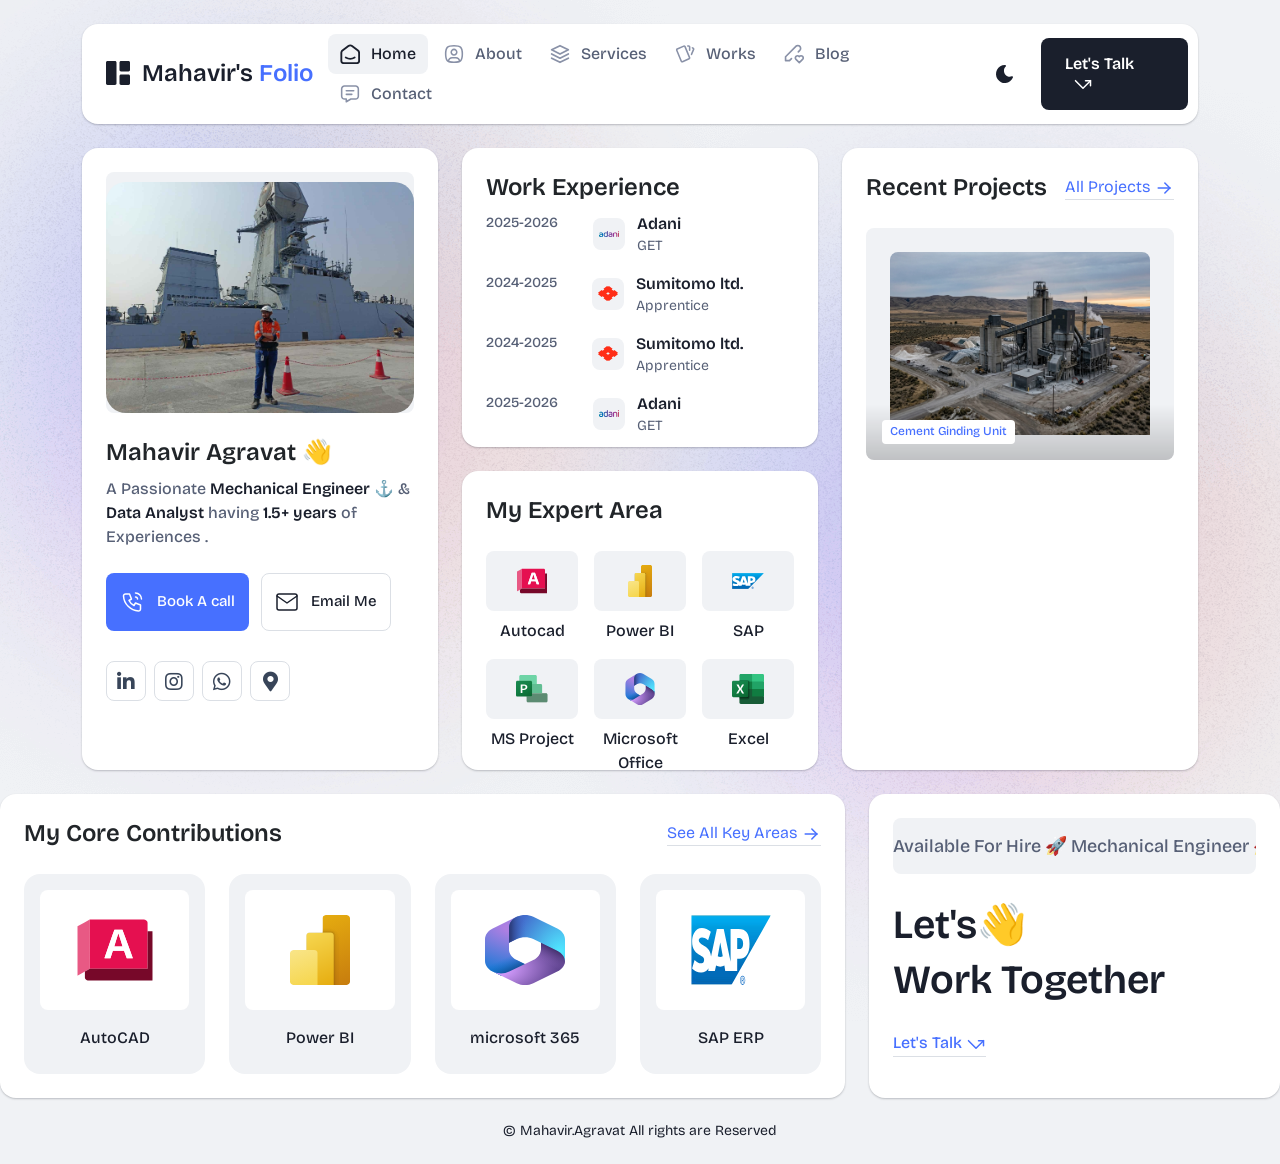
==== commit 0db7e685: "hii3" ====
--- a/index.html
+++ b/index.html
@@ -212,7 +212,7 @@
               <div class="card profile-card">
                 <div class="card-body">
                   <div class="image text-center">
-                    <img src="assets/img/images/IMG20251205123824 (1).jpg" alt="Mahavir" style="width:100%; height: 300px; object-fit: cover; border-radius: 20px; display: block;">
+                    <img src="assets/img/images/IMG20251205123824 (1).jpg" alt="Mahavir" style="width:100%; height: 100%; object-fit: cover; border-radius: 20px; display: block;">
                   </div>
                   <div class="text">
                     <h3 class="card-title">Mahavir Agravat 👋</h3>
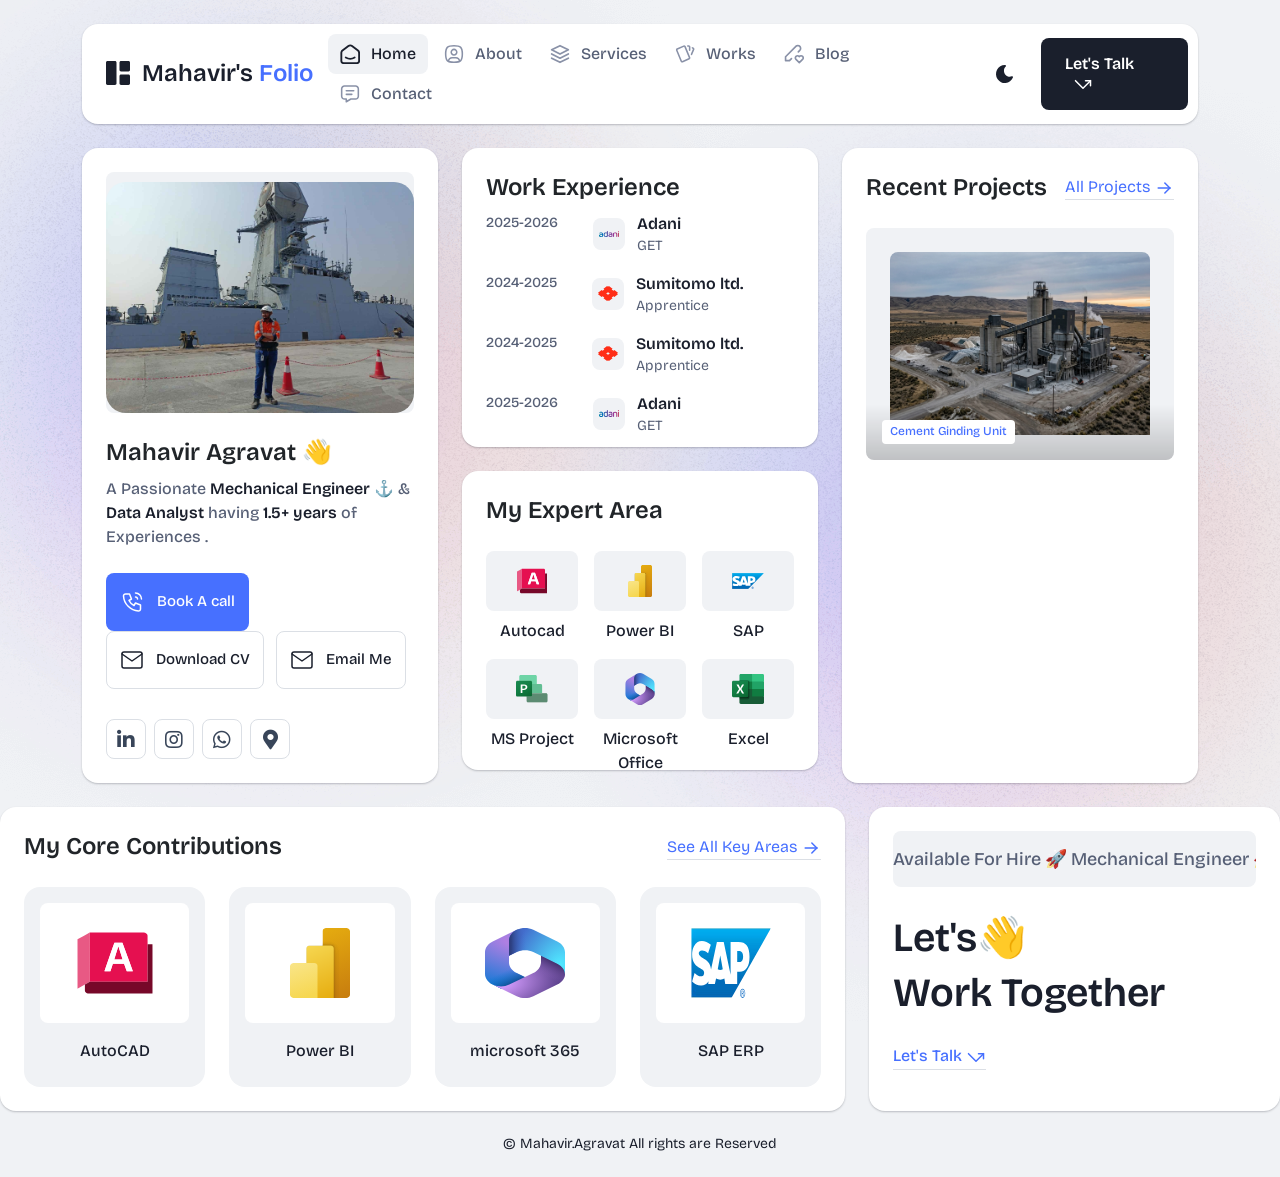
==== commit 19ba0da1: "hii15" ====
--- a/index.html
+++ b/index.html
@@ -234,6 +234,14 @@
                         </svg>
                         Book A call
                       </a>
+                      <a class="btn btn-copy" href="Mahavir Agravat- Resume.pdf">
+    <svg class="icon" width="24" height="24" viewBox="0 0 24 24" fill="none" xmlns="http://www.w3.org/2000/svg">
+        <path d="M4 4H20C21.1 4 22 4.9 22 6V18C22 19.1 21.1 20 20 20H4C2.9 20 2 19.1 2 18V6C2 4.9 2.9 4 4 4Z" stroke="currentColor" stroke-width="1.5" stroke-linecap="round" stroke-linejoin="round"/>
+        <path d="M22 6L12 13L2 6" stroke="currentColor" stroke-width="1.5" stroke-linecap="round" stroke-linejoin="round"/>
+    </svg>
+    Download CV
+</a>
+</svg>
                       <a class="btn btn-copy" href="mailto:mahaviragravat12@gmail.com">
     <svg class="icon" width="24" height="24" viewBox="0 0 24 24" fill="none" xmlns="http://www.w3.org/2000/svg">
         <path d="M4 4H20C21.1 4 22 4.9 22 6V18C22 19.1 21.1 20 20 20H4C2.9 20 2 19.1 2 18V6C2 4.9 2.9 4 4 4Z" stroke="currentColor" stroke-width="1.5" stroke-linecap="round" stroke-linejoin="round"/>
@@ -246,7 +254,7 @@
                     </div>
                     <div class="social-media-icon">
                       <ul class="list-unstyled">
-                        <li><a href="www.linkedin.com/in/mahaviragravat"><i class="fab fa-linkedin-in"></i></a></li>
+                        <li><a href="https://www.linkedin.com/in/mahaviragravat"><i class="fab fa-linkedin-in"></i></a></li>
                         <li><a href="https://www.instagram.com/mahavir.agravat?igsh=ZmpmZWFnaDZkaWN2"><i class="fab fa-instagram"></i></a></li>
                         <li><a href="https://wa.me/919313788428"><i class="fab fa-whatsapp"></i></a></li>
                         <li><a href="https://maps.app.goo.gl/gQ7U1d5hHeA6MWMX7" target="_blank"><i class="fas fa-map-marker-alt"></i></a></li>
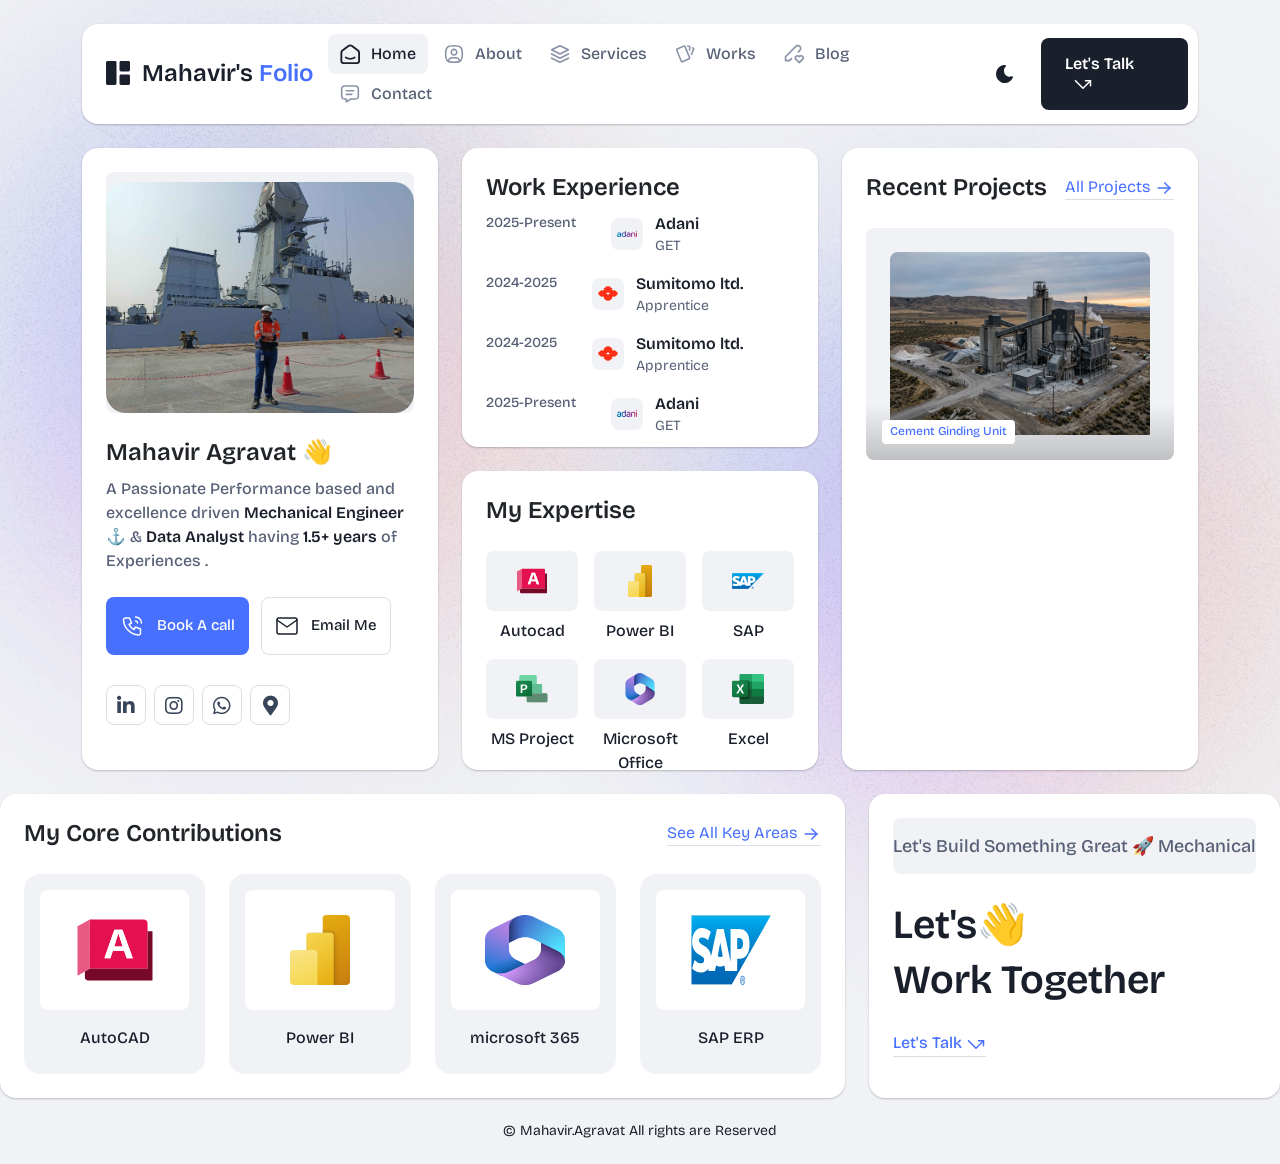
==== commit 80d9594c: "hiiiiiiiiiiiiiiiiiiiii08" ====
--- a/index.html
+++ b/index.html
@@ -216,7 +216,7 @@
                   </div>
                   <div class="text">
                     <h3 class="card-title">Mahavir Agravat 👋</h3>
-                    <p>A Passionate <span>Mechanical Engineer</span> ⚓ & <span>Data Analyst</span> having
+                    <p>A Passionate Performance based and excellence driven <span>Mechanical Engineer</span> ⚓ & <span>Data Analyst</span> having
                       <span>1.5+
                         years</span> of Experiences .</p>
                     <div class="common-button-groups">
@@ -234,14 +234,6 @@
                         </svg>
                         Book A call
                       </a>
-                      <a class="btn btn-copy" href="Mahavir Agravat- Resume.pdf">
-    <svg class="icon" width="24" height="24" viewBox="0 0 24 24" fill="none" xmlns="http://www.w3.org/2000/svg">
-        <path d="M4 4H20C21.1 4 22 4.9 22 6V18C22 19.1 21.1 20 20 20H4C2.9 20 2 19.1 2 18V6C2 4.9 2.9 4 4 4Z" stroke="currentColor" stroke-width="1.5" stroke-linecap="round" stroke-linejoin="round"/>
-        <path d="M22 6L12 13L2 6" stroke="currentColor" stroke-width="1.5" stroke-linecap="round" stroke-linejoin="round"/>
-    </svg>
-    Download CV
-</a>
-</svg>
                       <a class="btn btn-copy" href="mailto:mahaviragravat12@gmail.com">
     <svg class="icon" width="24" height="24" viewBox="0 0 24 24" fill="none" xmlns="http://www.w3.org/2000/svg">
         <path d="M4 4H20C21.1 4 22 4.9 22 6V18C22 19.1 21.1 20 20 20H4C2.9 20 2 19.1 2 18V6C2 4.9 2.9 4 4 4Z" stroke="currentColor" stroke-width="1.5" stroke-linecap="round" stroke-linejoin="round"/>
@@ -274,7 +266,7 @@
                         <ul class="work-experiance-slider list-unstyled">
                           <li>
                             <div class="date">
-                              <p>2025-2026</p>
+                              <p>2025-Present</p>
                             </div>
                             <div class="info">
                               <div class="icon">
@@ -321,7 +313,7 @@
                           </li>
                           <li>
                             <div class="date">
-                              <p>2025-2026</p>
+                              <p>2025-Present</p>
                             </div>
                             <div class="info">
                               <div class="icon">
@@ -337,7 +329,7 @@
                         <ul class="work-experiance-slider list-unstyled">
                           <li>
                             <div class="date">
-                              <p>2025-2026</p>
+                              <p>2025-Present</p>
                             </div>
                             <div class="info">
                               <div class="icon">
@@ -360,7 +352,7 @@
                               <div class="text">
                                 <h4 class="title">Sumitomo ltd.
                                 </h4>
-                                <h6 class="subtitle">Aprrentice
+                                <h6 class="subtitle">Apprentice
 
                                 </h6>
                               </div>
@@ -377,14 +369,14 @@
                               <div class="text">
                                 <h4 class="title">Sumitomo ltd.
                                 </h4>
-                                <h6 class="subtitle">Aprrentice
+                                <h6 class="subtitle">Apprentice
                                 </h6>
                               </div>
                             </div>
                           </li>
                           <li>
                             <div class="date">
-                              <p>2025-2026</p>
+                              <p>2025-Present</p>
                             </div>
                             <div class="info">
                               <div class="icon">
@@ -404,7 +396,7 @@
                 <div class="col-lg-12">
                   <div class="card expertise-card">
                     <div class="card-body">
-                      <h3 class="card-title">My Expert Area
+                      <h3 class="card-title">My Expertise
                       </h3>
                       <div class="expertise-main mt-24">
                         <div class="row g-3">
@@ -604,7 +596,7 @@
                     <div class="scrolling-info">
                       <div class="slider-item">
                         <p>
-                          Available For Hire 🚀 Mechanical Engineer 🚀 Available For Hire 🚀 Data Analyst 🚀 Project Engineer 🚀
+                          Let's Build Something Great 🚀 Mechanical Engineer 🚀 Let's Build Something Great 🚀 Data Analyst 🚀 Project Engineer 🚀
                         </p>
                       </div>
                     </div>
